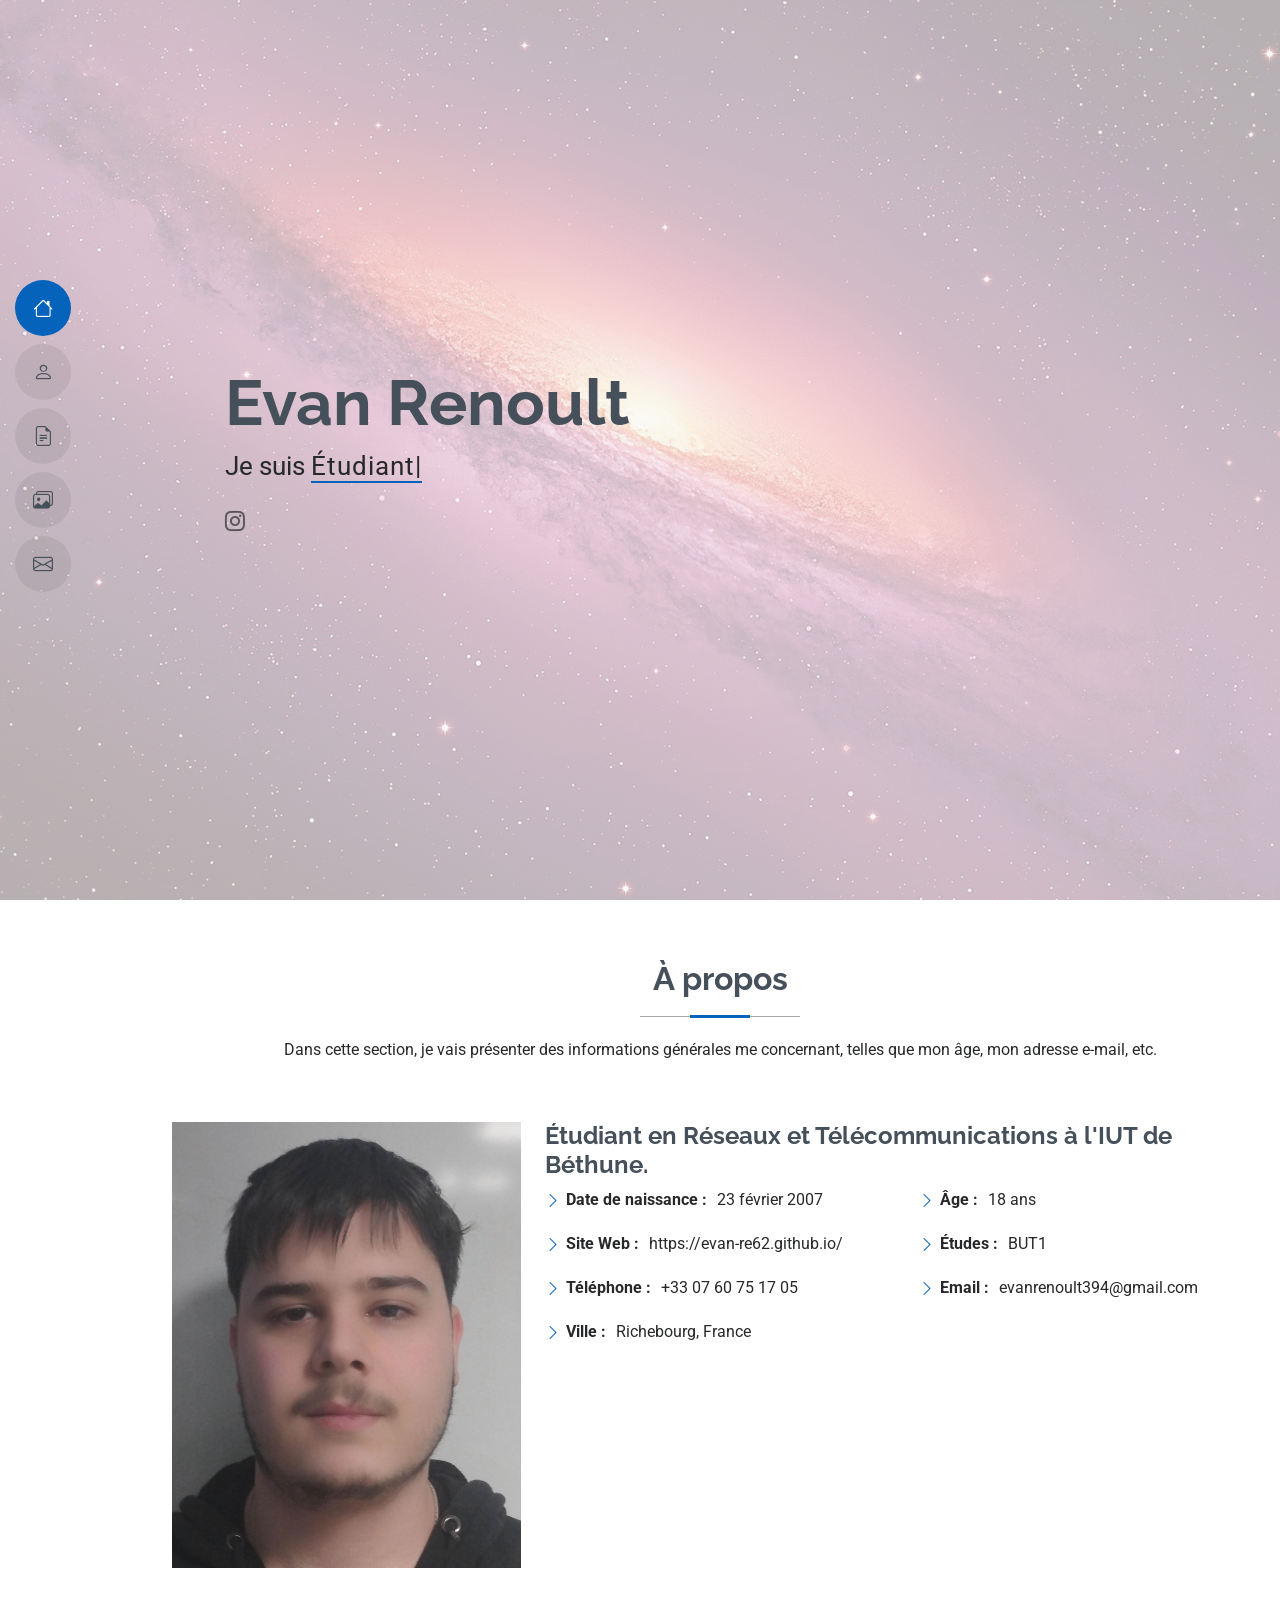
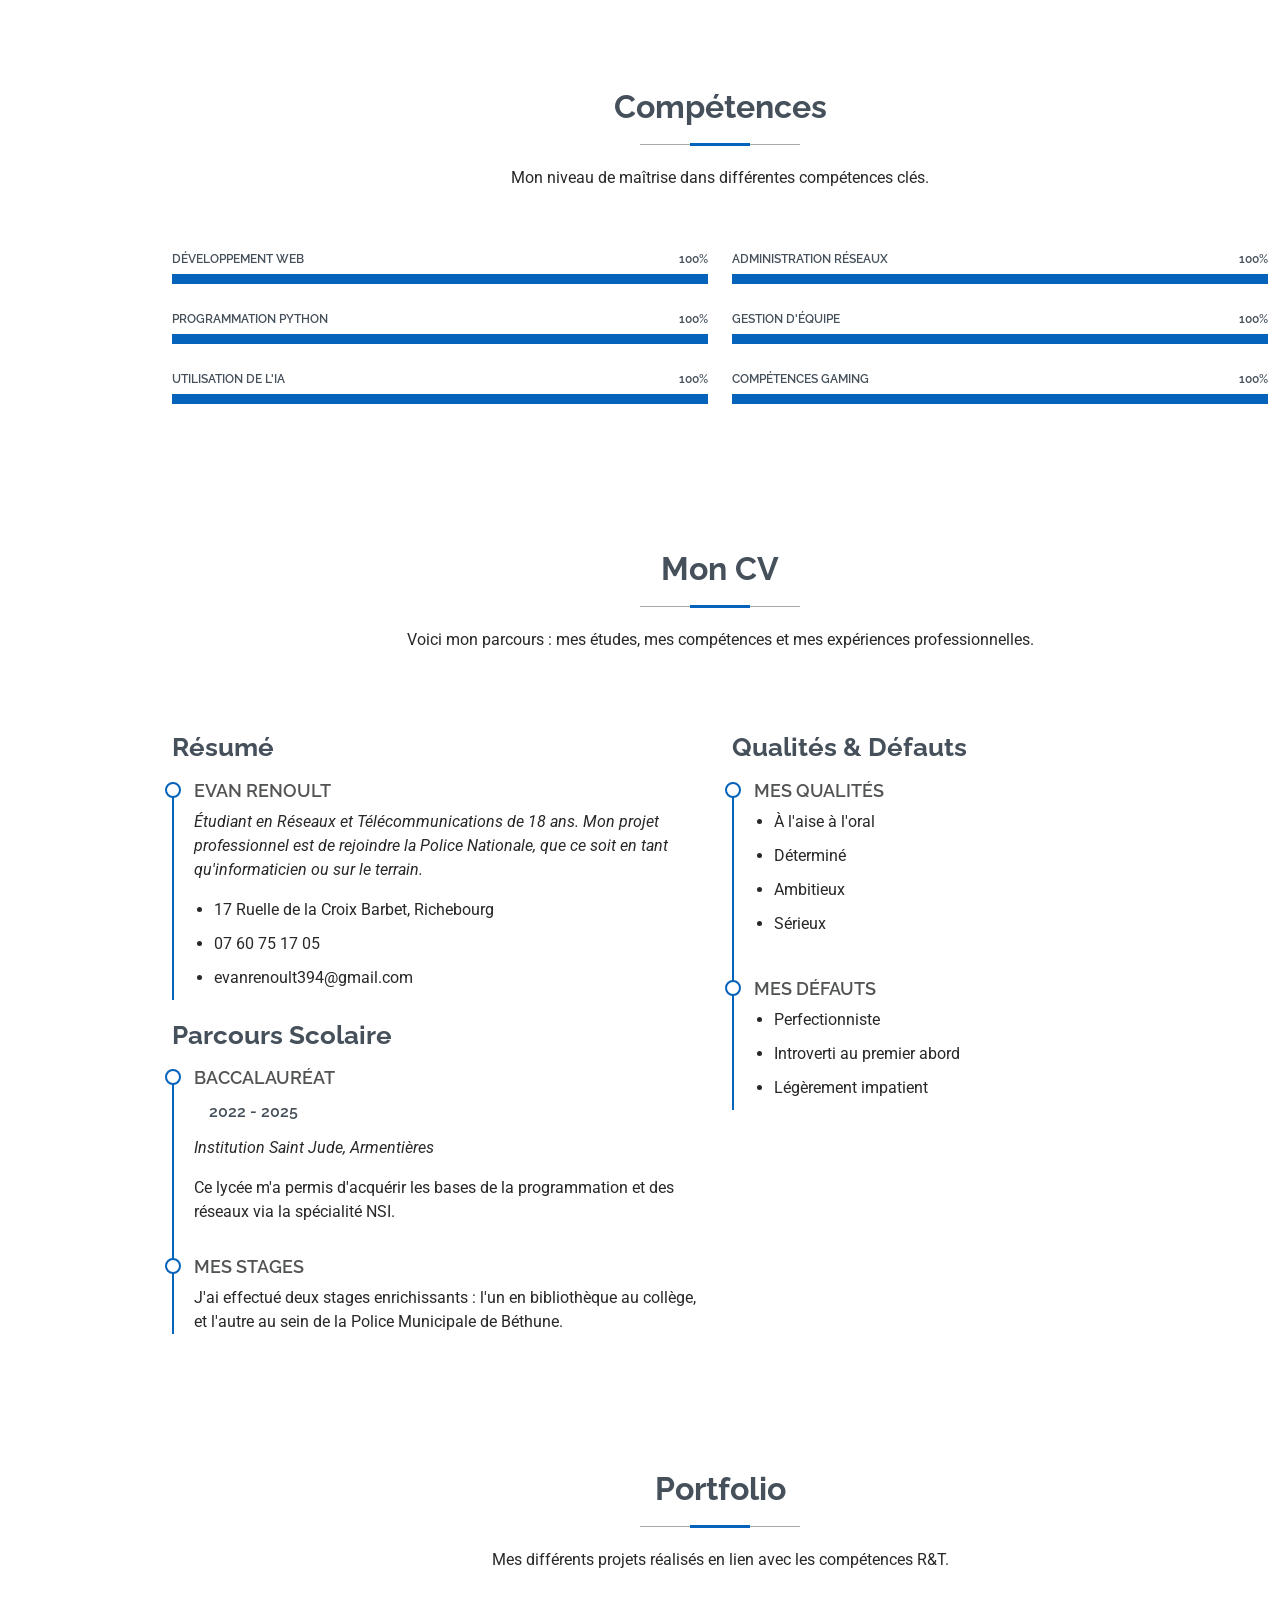
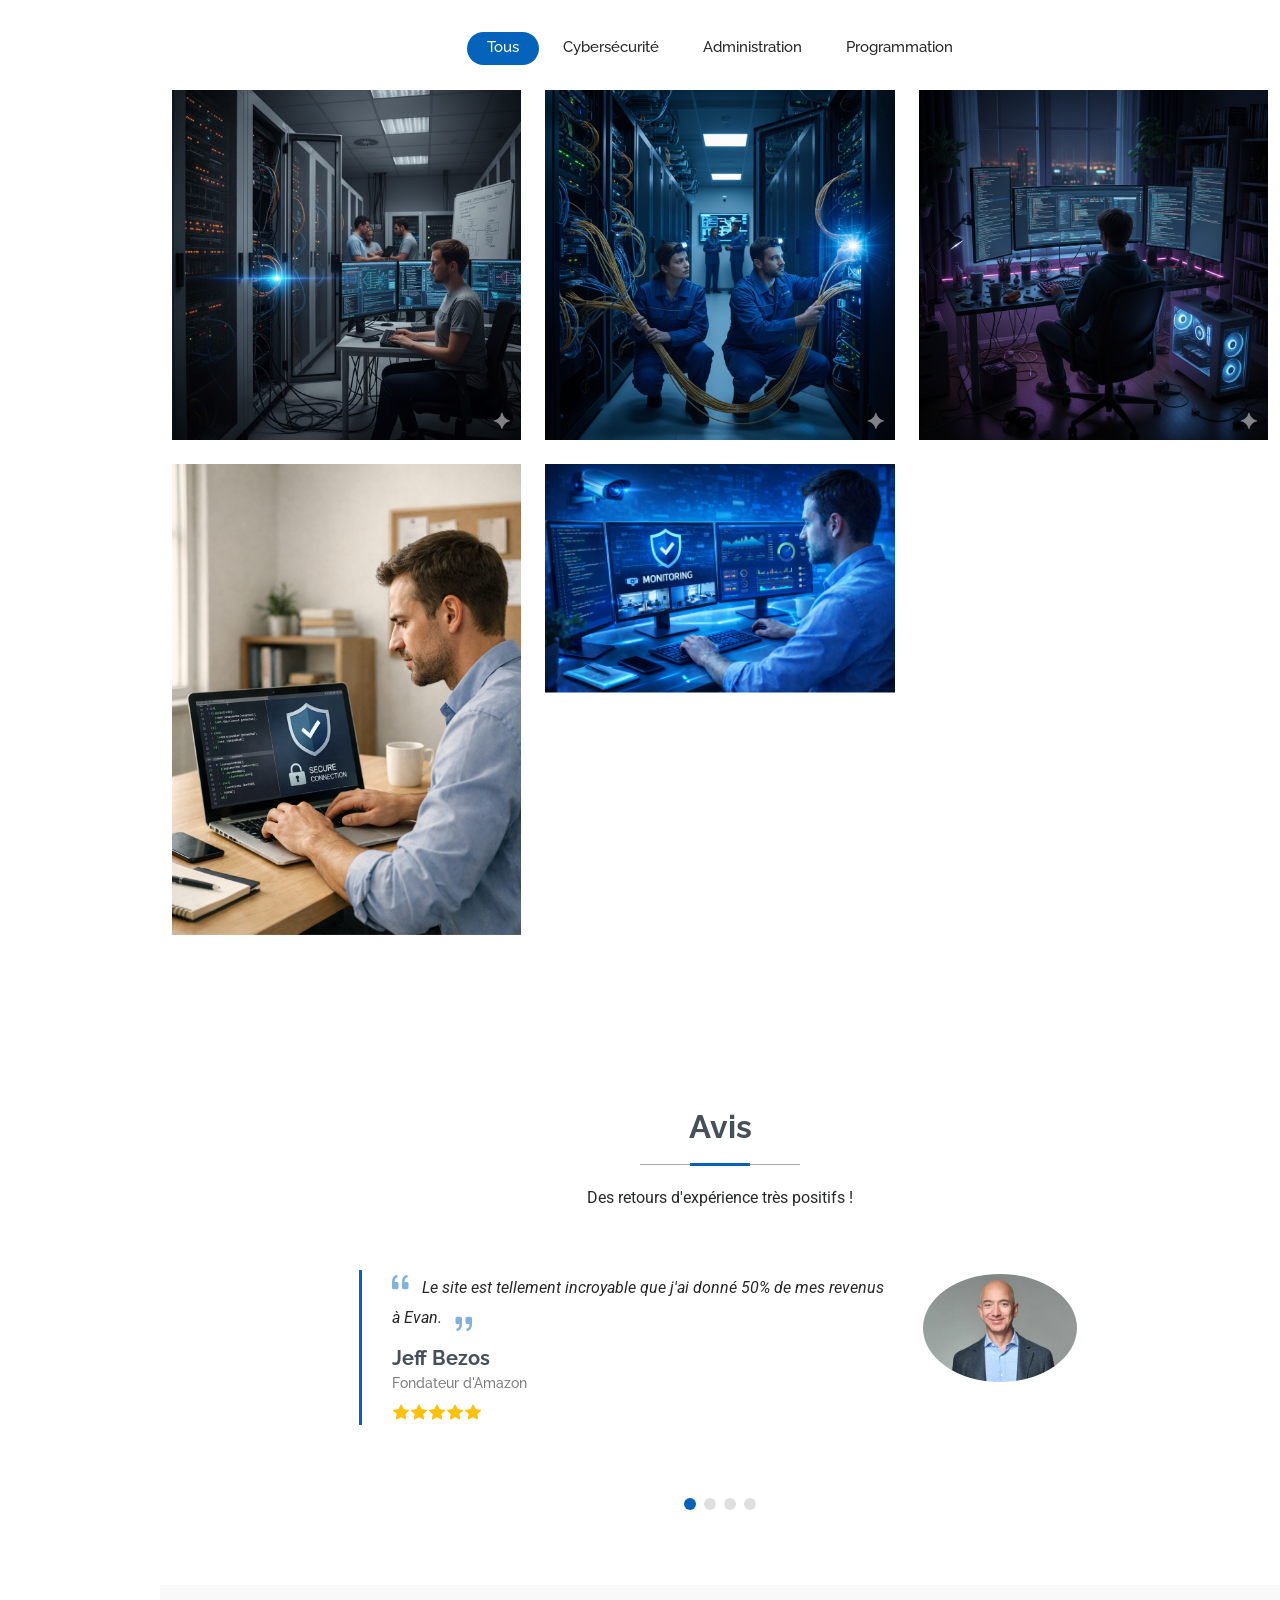
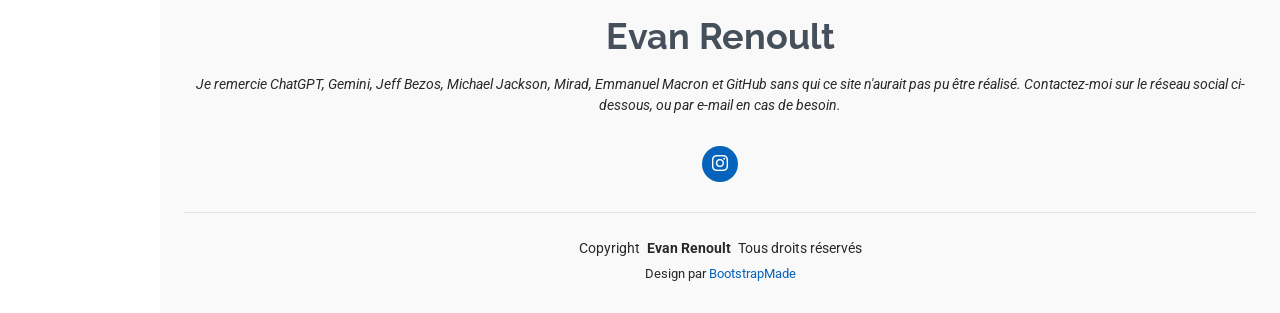
==== index.html @ 35e84b23 "Dernière maj" ====
<!DOCTYPE html>
<html lang="fr">

<head>
  <meta charset="utf-8">
  <meta content="width=device-width, initial-scale=1.0" name="viewport">
  <title>Mon CV - Evan Renoult</title>
  <meta content="" name="description">
  <meta content="" name="keywords">

  <link href="assets/img/favicon.png" rel="icon">
  <link href="assets/img/apple-touch-icon.png" rel="apple-touch-icon">

  <link href="https://fonts.googleapis.com" rel="preconnect">
  <link href="https://fonts.gstatic.com" rel="preconnect" crossorigin>
  <link href="https://fonts.googleapis.com/css2?family=Roboto:ital,wght@0,100;0,300;0,400;0,500;0,700;0,900;1,100;1,300;1,400;1,500;1,700;1,900&family=Poppins:ital,wght@0,100;0,200;0,300;0,400;0,500;0,600;0,700;0,800;0,900;1,100;1,200;1,300;1,400;1,500;1,600;1,700;1,800;1,900&family=Raleway:ital,wght@0,100;0,200;0,300;0,400;0,500;0,600;0,700;0,800;0,900;1,100;1,200;1,300;1,400;1,500;1,600;1,700;1,800;1,900&display=swap" rel="stylesheet">

  <link href="assets/vendor/bootstrap/css/bootstrap.min.css" rel="stylesheet">
  <link href="assets/vendor/bootstrap-icons/bootstrap-icons.css" rel="stylesheet">
  <link href="assets/vendor/aos/aos.css" rel="stylesheet">
  <link href="assets/vendor/glightbox/css/glightbox.min.css" rel="stylesheet">
  <link href="assets/vendor/swiper/swiper-bundle.min.css" rel="stylesheet">

  <link href="assets/css/main.css" rel="stylesheet">

  </head>

<body class="index-page">

  <header id="header" class="header d-flex flex-column justify-content-center">

    <i class="header-toggle d-xl-none bi bi-list"></i>

    <nav id="navmenu" class="navmenu">
      <ul>
        <li><a href="index.html#hero" class="active"><i class="bi bi-house navicon"></i><span>Accueil</span></a></li>
        <li><a href="#about"><i class="bi bi-person navicon"></i><span>À propos</span></a></li>
        <li><a href="#resume"><i class="bi bi-file-earmark-text navicon"></i><span>CV</span></a></li>
        <li><a href="#portfolio"><i class="bi bi-images navicon"></i><span>Portfolio</span></a></li>
        <li><a href="#contact"><i class="bi bi-envelope navicon"></i><span>Contact</span></a></li>
      </ul>
    </nav>

  </header>

  <main class="main">

    <section id="hero" class="hero section light-background">

      <img src="assets/img/galaxy.jpg" alt="Image de fond galaxie">

      <div class="container" data-aos="zoom-out">
        <div class="row justify-content-center">
          <div class="col-lg-9">
            <h2>Evan Renoult</h2>
            <p>Je suis <span class="typed" data-typed-items="Étudiant, Apprenti administrateur réseaux">Étudiant</span><span class="typed-cursor typed-cursor--blink" aria-hidden="true"></span></p>
            <div class="social-links">
              <a href="https://www.instagram.com/evan_re62/" target="_blank"><i class="bi bi-instagram"></i></a>
            </div>
          </div>
        </div>
      </div>

    </section><section id="about" class="about section">

      <div class="container section-title" data-aos="fade-up">
        <h2>À propos</h2>
        <p>Dans cette section, je vais présenter des informations générales me concernant, telles que mon âge, mon adresse e-mail, etc.</p>
      </div><div class="container" data-aos="fade-up" data-aos-delay="100">

        <div class="row gy-4 justify-content-center">
          <div class="col-lg-4">
            <img src="assets/img/Moi.png" class="img-fluid" alt="Photo de Evan Renoult">
          </div>
          <div class="col-lg-8 content">
            <h2>Étudiant en Réseaux et Télécommunications à l'IUT de Béthune.</h2>
            <div class="row">
              <div class="col-lg-6">
                <ul>
                  <li><i class="bi bi-chevron-right"></i> <strong>Date de naissance :</strong> <span>23 février 2007</span></li>
                  <li><i class="bi bi-chevron-right"></i> <strong>Site Web :</strong> <span>https://evan-re62.github.io/</span></li>
                  <li><i class="bi bi-chevron-right"></i> <strong>Téléphone :</strong> <span>+33 07 60 75 17 05</span></li>
                  <li><i class="bi bi-chevron-right"></i> <strong>Ville :</strong> <span>Richebourg, France</span></li>
                </ul>
              </div>
              <div class="col-lg-6">
                <ul>
                  <li><i class="bi bi-chevron-right"></i> <strong>Âge :</strong> <span>18 ans</span></li>
                  <li><i class="bi bi-chevron-right"></i> <strong>Études :</strong> <span>BUT1</span></li>
                  <li><i class="bi bi-chevron-right"></i> <strong>Email :</strong> <span>evanrenoult394@gmail.com</span></li>
                </ul>
              </div>
            </div>
          </div>
        </div>

      </div>

    </section><section id="skills" class="skills section">

      <div class="container section-title" data-aos="fade-up">
        <h2>Compétences</h2>
        <p>Mon niveau de maîtrise dans différentes compétences clés.</p>
      </div><div class="container" data-aos="fade-up" data-aos-delay="100">

        <div class="row skills-content skills-animation">

          <div class="col-lg-6">

            <div class="progress">
              <span class="skill"><span>Développement Web</span> <i class="val">100%</i></span>
              <div class="progress-bar-wrap">
                <div class="progress-bar" role="progressbar" aria-valuenow="100" aria-valuemin="0" aria-valuemax="100"></div>
              </div>
            </div><div class="progress">
              <span class="skill"><span>Programmation Python</span> <i class="val">100%</i></span>
              <div class="progress-bar-wrap">
                <div class="progress-bar" role="progressbar" aria-valuenow="100" aria-valuemin="0" aria-valuemax="100"></div>
              </div>
            </div><div class="progress">
              <span class="skill"><span>Utilisation de l'IA</span> <i class="val">100%</i></span>
              <div class="progress-bar-wrap">
                <div class="progress-bar" role="progressbar" aria-valuenow="100" aria-valuemin="0" aria-valuemax="100"></div>
              </div>
            </div></div>

          <div class="col-lg-6">

            <div class="progress">
              <span class="skill"><span>Administration réseaux</span> <i class="val">100%</i></span>
              <div class="progress-bar-wrap">
                <div class="progress-bar" role="progressbar" aria-valuenow="100" aria-valuemin="0" aria-valuemax="100"></div>
              </div>
            </div><div class="progress">
              <span class="skill"><span>Gestion d'équipe</span> <i class="val">100%</i></span>
              <div class="progress-bar-wrap">
                <div class="progress-bar" role="progressbar" aria-valuenow="100" aria-valuemin="0" aria-valuemax="100"></div>
              </div>
            </div><div class="progress">
              <span class="skill"><span>Compétences Gaming</span> <i class="val">100%</i></span>
              <div class="progress-bar-wrap">
                <div class="progress-bar" role="progressbar" aria-valuenow="100" aria-valuemin="0" aria-valuemax="100"></div>
              </div>
            </div></div>

        </div>

      </div>

    </section><section id="resume" class="resume section">

      <div class="container section-title" data-aos="fade-up">
        <h2>Mon CV</h2>
        <p>Voici mon parcours : mes études, mes compétences et mes expériences professionnelles.</p>
      </div><div class="container">

        <div class="row">

          <div class="col-lg-6" data-aos="fade-up" data-aos-delay="100">
            <h3 class="resume-title">Résumé</h3>

            <div class="resume-item pb-0">
              <h4>Evan Renoult</h4>
              <p><em>Étudiant en Réseaux et Télécommunications de 18 ans. Mon projet professionnel est de rejoindre la Police Nationale, que ce soit en tant qu'informaticien ou sur le terrain.</em></p>
              <ul>
                <li>17 Ruelle de la Croix Barbet, Richebourg</li>
                <li>07 60 75 17 05</li>
                <li>evanrenoult394@gmail.com</li>
              </ul>
            </div><h3 class="resume-title">Parcours Scolaire</h3>
            <div class="resume-item">
              <h4>Baccalauréat</h4>
              <h5>2022 - 2025</h5>
              <p><em>Institution Saint Jude, Armentières</em></p>
              <p>Ce lycée m'a permis d'acquérir les bases de la programmation et des réseaux via la spécialité NSI.</p>
            </div><div class="resume-item">
              <h4>Mes stages</h4>
              <p>J'ai effectué deux stages enrichissants : l'un en bibliothèque au collège, et l'autre au sein de la Police Municipale de Béthune.</p>
            </div></div>

          <div class="col-lg-6" data-aos="fade-up" data-aos-delay="200">
            <h3 class="resume-title">Qualités & Défauts</h3>
            <div class="resume-item">
              <h4>Mes qualités</h4>
              <ul>
                <li>À l'aise à l'oral</li>
                <li>Déterminé</li>
                <li>Ambitieux</li>
                <li>Sérieux</li>
              </ul>
            </div><div class="resume-item">
              <h4>Mes défauts</h4>
              <ul>
                <li>Perfectionniste</li>
                <li>Introverti au premier abord</li>
                <li>Légèrement impatient</li>
              </ul>
            </div></div>

        </div>

      </div>

    </section><section id="portfolio" class="portfolio section">

      <div class="container section-title" data-aos="fade-up">
        <h2>Portfolio</h2>
        <p>Mes différents projets réalisés en lien avec les compétences R&T.</p>
      </div><div class="container">

        <div class="isotope-layout" data-default-filter="*" data-layout="masonry" data-sort="original-order">

          <ul class="portfolio-filters isotope-filters" data-aos="fade-up" data-aos-delay="100">
            <li data-filter="*" class="filter-active">Tous</li>
            <li data-filter=".filter-app">Cybersécurité</li>
            <li data-filter=".filter-product">Administration</li>
            <li data-filter=".filter-branding">Programmation</li>
          </ul><div class="row gy-4 isotope-container" data-aos="fade-up" data-aos-delay="200">

            <div class="col-lg-4 col-md-6 portfolio-item isotope-item filter-product">
              <img src="assets/img/masonry-portfolio/Administrer.png" class="img-fluid" alt="">
              <div class="portfolio-info">
                <h4>Administrer</h4>
                <a href="assets/img/masonry-portfolio/Administrer.png" title="Administrer" data-gallery="portfolio-gallery-card" class="glightbox preview-link"><i class="bi bi-zoom-in"></i></a>
                <a href="https://github.com/evan-re62/sae12.github.io" title="Plus de détails" target="_blank" class="details-link"><i class="bi bi-link-45deg"></i></a>
              </div>
            </div><div class="col-lg-4 col-md-6 portfolio-item isotope-item filter-product">
              <img src="assets/img/masonry-portfolio/Connecter.png" class="img-fluid" alt="">
              <div class="portfolio-info">
                <h4>Connecter</h4>
                <a href="assets/img/masonry-portfolio/Connecter.png" title="Connecter" data-gallery="portfolio-gallery-card" class="glightbox preview-link"><i class="bi bi-zoom-in"></i></a>
                <a href="https://github.com/evan-re62/sae12.github.io" title="Plus de détails" class="details-link"><i class="bi bi-link-45deg"></i></a>
              </div>
            </div><div class="col-lg-4 col-md-6 portfolio-item isotope-item filter-branding">
              <img src="assets/img/masonry-portfolio/Programmer.png" class="img-fluid" alt="">
              <div class="portfolio-info">
                <h4>Programmer</h4>
                <a href="assets/img/masonry-portfolio/Programmer.png" title="Programmer" data-gallery="portfolio-gallery-branding" class="glightbox preview-link"><i class="bi bi-zoom-in"></i></a>
                <a href="https://github.com/evan-re62/codes-python.github.io" title="Plus de détails" target="_blank" class="details-link"><i class="bi bi-link-45deg"></i></a>
              </div>
            </div><div class="col-lg-4 col-md-6 portfolio-item isotope-item filter-app">
              <img src="assets/img/masonry-portfolio/Sécuriser.png" class="img-fluid" alt="">
              <div class="portfolio-info">
                <h4>Sécuriser</h4>
                <a href="assets/img/masonry-portfolio/Sécuriser.png" title="Sécuriser" data-gallery="portfolio-gallery-app" class="glightbox preview-link"><i class="bi bi-zoom-in"></i></a>
                <a href="https://secnumacademie.gouv.fr/" title="Plus de détails" target="_blank" class="details-link"><i class="bi bi-link-45deg"></i></a>
              </div>
            </div><div class="col-lg-4 col-md-6 portfolio-item isotope-item filter-app">
              <img src="assets/img/masonry-portfolio/Surveiller.png" class="img-fluid" alt="">
              <div class="portfolio-info">
                <h4>Surveiller</h4>
                <a href="assets/img/masonry-portfolio/Surveiller.png" title="Surveiller" data-gallery="portfolio-gallery-app" class="glightbox preview-link"><i class="bi bi-zoom-in"></i></a>
                <a href="https://secnumacademie.gouv.fr/" title="Plus de détails" target="_blank" class="details-link"><i class="bi bi-link-45deg"></i></a>
              </div>
            </div></div></div>

      </div>

    </section><section id="testimonials" class="testimonials section">

      <div class="container section-title" data-aos="fade-up">
        <h2>Avis</h2>
        <p>Des retours d'expérience très positifs !</p>
      </div><div class="container" data-aos="fade-up" data-aos-delay="100">

        <div class="swiper init-swiper">
          <script type="application/json" class="swiper-config">
            {
              "loop": true,
              "speed": 600,
              "autoplay": {
                "delay": 5000
              },
              "slidesPerView": "auto",
              "pagination": {
                "el": ".swiper-pagination",
                "type": "bullets",
                "clickable": true
              }
            }
          </script>
          <div class="swiper-wrapper">

            <div class="swiper-slide">
              <div class="testimonial-item">
                <div class="row gy-4 justify-content-center">
                  <div class="col-lg-6">
                    <div class="testimonial-content">
                      <p>
                        <i class="bi bi-quote quote-icon-left"></i>
                        <span>Le site est tellement incroyable que j'ai donné 50% de mes revenus à Evan.</span>
                        <i class="bi bi-quote quote-icon-right"></i>
                      </p>
                      <h3>Jeff Bezos</h3>
                      <h4>Fondateur d'Amazon</h4>
                      <div class="stars">
                        <i class="bi bi-star-fill"></i><i class="bi bi-star-fill"></i><i class="bi bi-star-fill"></i><i class="bi bi-star-fill"></i><i class="bi bi-star-fill"></i>
                      </div>
                    </div>
                  </div>
                  <div class="col-lg-2 text-center">
                    <img src="assets/img/testimonials/Jeff.png" class="img-fluid testimonial-img" alt="">
                  </div>
                </div>
              </div>
            </div><div class="swiper-slide">
              <div class="testimonial-item">
                <div class="row gy-4 justify-content-center">
                  <div class="col-lg-6">
                    <div class="testimonial-content">
                      <p>
                        <i class="bi bi-quote quote-icon-left"></i>
                        <span>Hee Hee !</span>
                        <i class="bi bi-quote quote-icon-right"></i>
                      </p>
                      <h3>Michael Jackson</h3>
                      <h4>Artiste</h4>
                      <div class="stars">
                        <i class="bi bi-star-fill"></i><i class="bi bi-star-fill"></i><i class="bi bi-star-fill"></i><i class="bi bi-star-fill"></i><i class="bi bi-star-fill"></i>
                      </div>
                    </div>
                  </div>
                  <div class="col-lg-2 text-center">
                    <img src="assets/img/testimonials/Micheal.png" class="img-fluid testimonial-img" alt="">
                  </div>
                </div>
              </div>
            </div><div class="swiper-slide">
              <div class="testimonial-item">
                <div class="row gy-4 justify-content-center">
                  <div class="col-lg-6">
                    <div class="testimonial-content">
                      <p>
                        <i class="bi bi-quote quote-icon-left"></i>
                        <span>Ce site est une pure masterclass, je n'ai jamais vu quelque chose d'aussi magnifique de toute ma vie.</span>
                        <i class="bi bi-quote quote-icon-right"></i>
                      </p>
                      <h3>Andriamirado Nambini Jaoferson</h3>
                      <h4>Étudiant</h4>
                      <div class="stars">
                        <i class="bi bi-star-fill"></i><i class="bi bi-star-fill"></i><i class="bi bi-star-fill"></i><i class="bi bi-star-fill"></i><i class="bi bi-star-fill"></i>
                      </div>
                    </div>
                  </div>
                  <div class="col-lg-2 text-center">
                    <img src="assets/img/testimonials/Mirad.png" class="img-fluid testimonial-img" alt="">
                  </div>
                </div>
              </div>
            </div><div class="swiper-slide">
              <div class="testimonial-item">
                <div class="row gy-4 justify-content-center">
                  <div class="col-lg-6">
                    <div class="testimonial-content">
                      <p>
                        <i class="bi bi-quote quote-icon-left"></i>
                        <span>Le site est si bien construit que j'ai baissé l'âge de la retraite à 55 ans !</span>
                        <i class="bi bi-quote quote-icon-right"></i>
                      </p>
                      <h3>Emmanuel Macron</h3>
                      <h4>Président</h4>
                      <div class="stars">
                        <i class="bi bi-star-fill"></i><i class="bi bi-star-fill"></i><i class="bi bi-star-fill"></i><i class="bi bi-star-fill"></i><i class="bi bi-star-fill"></i>
                      </div>
                    </div>
                  </div>
                  <div class="col-lg-2 text-center">
                    <img src="assets/img/testimonials/Manu.png" class="img-fluid testimonial-img" alt="">
                  </div>
                </div>
              </div>
            </div></div>
          <div class="swiper-pagination"></div>
        </div>

      </div>

    </section><footer id="footer" class="footer position-relative light-background">
    <div class="container">
      <h3 class="sitename">Evan Renoult</h3>
      <p>Je remercie ChatGPT, Gemini, Jeff Bezos, Michael Jackson, Mirad, Emmanuel Macron et GitHub sans qui ce site n'aurait pas pu être réalisé.
        Contactez-moi sur le réseau social ci-dessous, ou par e-mail en cas de besoin.</p>
      <div class="social-links d-flex justify-content-center">
        <a href="https://www.instagram.com/evan_re62/" target="_blank"><i class="bi bi-instagram"></i></a>
      </div>
      <div class="container">
        <div class="copyright">
          <span>Copyright</span> <strong class="px-1 sitename">Evan Renoult</strong> <span>Tous droits réservés</span>
        </div>
        <div class="credits">
          Design par <a href="https://bootstrapmade.com/">BootstrapMade</a>
        </div>
      </div>
    </div>
  </footer>

  <a href="#" id="scroll-top" class="scroll-top d-flex align-items-center justify-content-center"><i class="bi bi-arrow-up-short"></i></a>

  <div id="preloader"></div>

  <script src="assets/vendor/bootstrap/js/bootstrap.bundle.min.js"></script>
  <script src="assets/vendor/php-email-form/validate.js"></script>
  <script src="assets/vendor/aos/aos.js"></script>
  <script src="assets/vendor/typed.js/typed.umd.js"></script>
  <script src="assets/vendor/purecounter/purecounter_vanilla.js"></script>
  <script src="assets/vendor/waypoints/noframework.waypoints.js"></script>
  <script src="assets/vendor/glightbox/js/glightbox.min.js"></script>
  <script src="assets/vendor/imagesloaded/imagesloaded.pkgd.min.js"></script>
  <script src="assets/vendor/isotope-layout/isotope.pkgd.min.js"></script>
  <script src="assets/vendor/swiper/swiper-bundle.min.js"></script>

  <script src="assets/js/main.js"></script>

</body>

</html>
---- assets/css/main.css ----
/**
* Template Name: MyResume
* Template URL: https://bootstrapmade.com/free-html-bootstrap-template-my-resume/
* Updated: Jun 29 2024 with Bootstrap v5.3.3
* Author: BootstrapMade.com
* License: https://bootstrapmade.com/license/
*/

/*--------------------------------------------------------------
# Font & Color Variables
# Help: https://bootstrapmade.com/color-system/
--------------------------------------------------------------*/
/* Fonts */
:root {
  --default-font: "Roboto",  system-ui, -apple-system, "Segoe UI", Roboto, "Helvetica Neue", Arial, "Noto Sans", "Liberation Sans", sans-serif, "Apple Color Emoji", "Segoe UI Emoji", "Segoe UI Symbol", "Noto Color Emoji";
  --heading-font: "Raleway",  sans-serif;
  --nav-font: "Poppins",  sans-serif;
}

/* Global Colors - The following color variables are used throughout the website. Updating them here will change the color scheme of the entire website */
:root { 
  --background-color: #ffffff; /* Background color for the entire website, including individual sections */
  --default-color: #272829; /* Default color used for the majority of the text content across the entire website */
  --heading-color: #45505b; /* Color for headings, subheadings and title throughout the website */
  --accent-color: #0563bb; /* Accent color that represents your brand on the website. It's used for buttons, links, and other elements that need to stand out */
  --surface-color: #ffffff; /* The surface color is used as a background of boxed elements within sections, such as cards, icon boxes, or other elements that require a visual separation from the global background. */
  --contrast-color: #ffffff; /* Contrast color for text, ensuring readability against backgrounds of accent, heading, or default colors. */
}

/* Nav Menu Colors - The following color variables are used specifically for the navigation menu. They are separate from the global colors to allow for more customization options */
:root {
  --nav-color: #45505b;  /* The default color of the main navmenu links */
  --nav-hover-color: #0563bb; /* Applied to main navmenu links when they are hovered over or active */
  --nav-mobile-background-color: #ffffff; /* Used as the background color for mobile navigation menu */
  --nav-dropdown-background-color: #ffffff; /* Used as the background color for dropdown items that appear when hovering over primary navigation items */
  --nav-dropdown-color: #212529; /* Used for navigation links of the dropdown items in the navigation menu. */
  --nav-dropdown-hover-color: #0563bb; /* Similar to --nav-hover-color, this color is applied to dropdown navigation links when they are hovered over. */
}

/* Color Presets - These classes override global colors when applied to any section or element, providing reuse of the sam color scheme. */

.light-background {
  --background-color: #f9f9f9;
  --surface-color: #ffffff;
}

.dark-background {
  --background-color: #060606;
  --default-color: #ffffff;
  --heading-color: #ffffff;
  --surface-color: #252525;
  --contrast-color: #ffffff;
}

/* Smooth scroll */
:root {
  scroll-behavior: smooth;
}

/*--------------------------------------------------------------
# General Styling & Shared Classes
--------------------------------------------------------------*/
body {
  color: var(--default-color);
  background-color: var(--background-color);
  font-family: var(--default-font);
}

a {
  color: var(--accent-color);
  text-decoration: none;
  transition: 0.3s;
}

a:hover {
  color: color-mix(in srgb, var(--accent-color), transparent 25%);
  text-decoration: none;
}

h1,
h2,
h3,
h4,
h5,
h6 {
  color: var(--heading-color);
  font-family: var(--heading-font);
}

/* PHP Email Form Messages
------------------------------*/
.php-email-form .error-message {
  display: none;
  background: #df1529;
  color: #ffffff;
  text-align: left;
  padding: 15px;
  margin-bottom: 24px;
  font-weight: 600;
}

.php-email-form .sent-message {
  display: none;
  color: #ffffff;
  background: #059652;
  text-align: center;
  padding: 15px;
  margin-bottom: 24px;
  font-weight: 600;
}

.php-email-form .loading {
  display: none;
  background: var(--surface-color);
  text-align: center;
  padding: 15px;
  margin-bottom: 24px;
}

.php-email-form .loading:before {
  content: "";
  display: inline-block;
  border-radius: 50%;
  width: 24px;
  height: 24px;
  margin: 0 10px -6px 0;
  border: 3px solid var(--accent-color);
  border-top-color: var(--surface-color);
  animation: php-email-form-loading 1s linear infinite;
}

@keyframes php-email-form-loading {
  0% {
    transform: rotate(0deg);
  }

  100% {
    transform: rotate(360deg);
  }
}

/*--------------------------------------------------------------
# Global Header
--------------------------------------------------------------*/
.header {
  color: var(--default-color);
  position: fixed;
  top: 0;
  left: 0;
  bottom: 0;
  padding: 0 15px;
  transition: all ease-in-out 0.3s;
  overflow-y: auto;
  z-index: 997;
  min-width: 200px;
}

@media (max-width: 1199px) {
  .header {
    background-color: var(--background-color);
    border-right: 1px solid color-mix(in srgb, var(--default-color), transparent 90%);
    width: 300px;
    left: -100%;
  }
}

@media (min-width: 1200px) and (max-width: 1600px) {
  .header~main {
    margin-left: 160px;
  }

  .header~main .hero {
    margin-left: -160px;
    width: 100vw;
  }
}

.header.header-show {
  left: 0;
}

.header .header-toggle {
  color: var(--contrast-color);
  background-color: var(--accent-color);
  font-size: 22px;
  display: flex;
  align-items: center;
  justify-content: center;
  width: 40px;
  height: 40px;
  border-radius: 50%;
  cursor: pointer;
  position: fixed;
  top: 15px;
  right: 15px;
  z-index: 9999;
  transition: background-color 0.3s;
}

.header .header-toggle:hover {
  color: var(--contrast-color);
  background-color: color-mix(in srgb, var(--accent-color) 90%, white 15%);
}

/*--------------------------------------------------------------
# Navigation Menu
--------------------------------------------------------------*/
.navmenu {
  padding: 0;
  z-index: 9997;
}

.navmenu ul {
  list-style: none;
  padding: 0 0 20px 0;
  margin: 0;
  width: 140px;
}

.navmenu a,
.navmenu a:focus {
  color: var(--nav-color);
  font-family: var(--nav-font);
  display: flex;
  align-items: center;
  padding: 10px 18px;
  margin-bottom: 8px;
  font-size: 15px;
  border-radius: 50px;
  background: color-mix(in srgb, var(--default-color), transparent 92%);
  height: 56px;
  width: 100%;
  overflow: hidden;
  transition: 0.3s;
}

.navmenu a i,
.navmenu a:focus i {
  font-size: 20px;
}

.navmenu a span,
.navmenu a:focus span {
  padding: 0 5px 0 7px;
}

@media (min-width: 992px) {

  .navmenu a,
  .navmenu a:focus {
    max-width: 56px;
  }

  .navmenu a span,
  .navmenu a:focus span {
    display: none;
  }
}

.navmenu a:hover,
.navmenu .active,
.navmenu .active:focus,
.navmenu li:hover>a {
  color: var(--contrast-color);
  background: var(--nav-hover-color);
}

.navmenu a:hover,
.navmenu li:hover>a {
  max-width: 100%;
  color: var(--contrast-color);
}

.navmenu a:hover span,
.navmenu li:hover>a span {
  display: block;
}

/*--------------------------------------------------------------
# Global Footer
--------------------------------------------------------------*/
.footer {
  color: var(--default-color);
  background-color: var(--background-color);
  font-size: 14px;
  text-align: center;
  padding: 30px 0;
  position: relative;
}

.footer h3 {
  font-size: 36px;
  font-weight: 700;
  position: relative;
  padding: 0;
  margin: 0 0 15px 0;
}

.footer p {
  font-size: 15;
  font-style: italic;
  padding: 0;
  margin: 0 0 30px 0;
}

.footer .social-links {
  margin: 0 0 30px 0;
}

.footer .social-links a {
  font-size: 16px;
  display: flex;
  align-items: center;
  justify-content: center;
  background: var(--accent-color);
  color: var(--contrast-color);
  line-height: 1;
  margin: 0 4px;
  border-radius: 50%;
  text-align: center;
  width: 36px;
  height: 36px;
  transition: 0.3s;
}

.footer .social-links a:hover {
  background: color-mix(in srgb, var(--accent-color), transparent 20%);
  text-decoration: none;
}

.footer .copyright {
  padding-top: 25px;
  border-top: 1px solid color-mix(in srgb, var(--default-color), transparent 90%);
}

.footer .credits {
  font-size: 13px;
  padding-top: 5px;
}

/*--------------------------------------------------------------
# Preloader
--------------------------------------------------------------*/
#preloader {
  position: fixed;
  inset: 0;
  z-index: 999999;
  overflow: hidden;
  background: var(--background-color);
  transition: all 0.6s ease-out;
}

#preloader:before {
  content: "";
  position: fixed;
  top: calc(50% - 30px);
  left: calc(50% - 30px);
  border: 6px solid #ffffff;
  border-color: var(--accent-color) transparent var(--accent-color) transparent;
  border-radius: 50%;
  width: 60px;
  height: 60px;
  animation: animate-preloader 1.5s linear infinite;
}

@keyframes animate-preloader {
  0% {
    transform: rotate(0deg);
  }

  100% {
    transform: rotate(360deg);
  }
}

/*--------------------------------------------------------------
# Scroll Top Button
--------------------------------------------------------------*/
.scroll-top {
  position: fixed;
  visibility: hidden;
  opacity: 0;
  right: 15px;
  bottom: -15px;
  z-index: 99999;
  background-color: var(--accent-color);
  width: 44px;
  height: 44px;
  border-radius: 50px;
  transition: all 0.4s;
}

.scroll-top i {
  font-size: 24px;
  color: var(--contrast-color);
  line-height: 0;
}

.scroll-top:hover {
  background-color: color-mix(in srgb, var(--accent-color), transparent 20%);
  color: var(--contrast-color);
}

.scroll-top.active {
  visibility: visible;
  opacity: 1;
  bottom: 15px;
}

/*--------------------------------------------------------------
# Disable aos animation delay on mobile devices
--------------------------------------------------------------*/
@media screen and (max-width: 768px) {
  [data-aos-delay] {
    transition-delay: 0 !important;
  }
}

/*--------------------------------------------------------------
# Global Page Titles & Breadcrumbs
--------------------------------------------------------------*/
.page-title {
  --background-color: color-mix(in srgb, var(--default-color), transparent 96%);
  color: var(--default-color);
  background-color: var(--background-color);
  padding: 20px 0;
  position: relative;
}

.page-title h1 {
  font-size: 28px;
  font-weight: 700;
  margin: 0;
}

.page-title .breadcrumbs ol {
  display: flex;
  flex-wrap: wrap;
  list-style: none;
  padding: 0 0 10px 0;
  margin: 0;
  font-size: 14px;
  font-weight: 400;
}

.page-title .breadcrumbs ol li+li {
  padding-left: 10px;
}

.page-title .breadcrumbs ol li+li::before {
  content: "/";
  display: inline-block;
  padding-right: 10px;
  color: color-mix(in srgb, var(--default-color), transparent 70%);
}

/*--------------------------------------------------------------
# Global Sections
--------------------------------------------------------------*/
section,
.section {
  color: var(--default-color);
  background-color: var(--background-color);
  padding: 60px 0;
  overflow: clip;
}

/*--------------------------------------------------------------
# Global Section Titles
--------------------------------------------------------------*/
.section-title {
  text-align: center;
  padding-bottom: 60px;
  position: relative;
}

.section-title h2 {
  font-size: 32px;
  font-weight: 700;
  margin-bottom: 20px;
  padding-bottom: 20px;
  position: relative;
}

.section-title h2:before {
  content: "";
  position: absolute;
  display: block;
  width: 160px;
  height: 1px;
  background: color-mix(in srgb, var(--default-color), transparent 60%);
  left: 0;
  right: 0;
  bottom: 1px;
  margin: auto;
}

.section-title h2::after {
  content: "";
  position: absolute;
  display: block;
  width: 60px;
  height: 3px;
  background: var(--accent-color);
  left: 0;
  right: 0;
  bottom: 0;
  margin: auto;
}

.section-title p {
  margin-bottom: 0;
}

/*--------------------------------------------------------------
# Hero Section
--------------------------------------------------------------*/
.hero {
  width: 100%;
  min-height: 100vh;
  position: relative;
  padding: 80px 0;
  display: flex;
  align-items: center;
  justify-content: center;
}

.hero img {
  position: absolute;
  inset: 0;
  display: block;
  width: 100%;
  height: 100%;
  object-fit: cover;
  z-index: 1;
}

.hero:before {
  content: "";
  background: color-mix(in srgb, var(--background-color), transparent 30%);
  position: absolute;
  inset: 0;
  z-index: 2;
}

.hero .container {
  position: relative;
  z-index: 3;
}

.hero h2 {
  margin: 0;
  font-size: 64px;
  font-weight: 700;
}

.hero p {
  margin: 5px 0 0 0;
  font-size: 26px;
}

.hero p span {
  letter-spacing: 1px;
  border-bottom: 2px solid var(--accent-color);
}

.hero .social-links {
  margin-top: 25px;
}

.hero .social-links a {
  font-size: 20px;
  display: inline-block;
  color: color-mix(in srgb, var(--default-color), transparent 30%);
  line-height: 1;
  margin-right: 20px;
  transition: 0.3s;
}

.hero .social-links a:hover {
  color: var(--accent-color);
}

@media (max-width: 768px) {
  .hero h2 {
    font-size: 32px;
  }

  .hero p {
    font-size: 20px;
  }
}

/*--------------------------------------------------------------
# About Section
--------------------------------------------------------------*/
.about .content h2 {
  font-weight: 700;
  font-size: 24px;
}

.about .content ul {
  list-style: none;
  padding: 0;
}

.about .content ul li {
  margin-bottom: 20px;
  display: flex;
  align-items: center;
}

.about .content ul strong {
  margin-right: 10px;
}

.about .content ul i {
  font-size: 16px;
  margin-right: 5px;
  color: var(--accent-color);
  line-height: 0;
}

/*--------------------------------------------------------------
# Stats Section
--------------------------------------------------------------*/
.stats i {
  background-color: var(--accent-color);
  color: var(--contrast-color);
  width: 54px;
  height: 54px;
  font-size: 24px;
  border-radius: 50px;
  display: inline-flex;
  align-items: center;
  justify-content: center;
  position: relative;
  z-index: 1;
}

.stats .stats-item {
  margin-top: 10px;
  width: 100%;
  position: relative;
  text-align: center;
  z-index: 0;
}

.stats .stats-item span {
  font-size: 36px;
  display: block;
  font-weight: 700;
  color: color-mix(in srgb, var(--default-color), transparent 20%);
}

.stats .stats-item p {
  padding: 0;
  margin: 0;
  color: color-mix(in srgb, var(--default-color), transparent 50%);
  font-size: 16px;
}

/*--------------------------------------------------------------
# Skills Section
--------------------------------------------------------------*/
.skills .progress {
  height: 60px;
  display: block;
  background: none;
  border-radius: 0;
}

.skills .progress .skill {
  color: var(--heading-color);
  padding: 0;
  margin: 0 0 6px 0;
  text-transform: uppercase;
  display: block;
  font-weight: 600;
  font-family: var(--heading-font);
}

.skills .progress .skill .val {
  float: right;
  font-style: normal;
}

.skills .progress-bar-wrap {
  background: color-mix(in srgb, var(--default-color), transparent 90%);
  height: 10px;
}

.skills .progress-bar {
  width: 1px;
  height: 10px;
  transition: 0.9s;
  background-color: var(--accent-color);
}

/*--------------------------------------------------------------
# Resume Section
--------------------------------------------------------------*/
.resume .resume-title {
  color: var(--heading-color);
  font-size: 26px;
  font-weight: 700;
  margin-top: 20px;
  margin-bottom: 20px;
}

.resume .resume-item {
  padding: 0 0 20px 20px;
  margin-top: -2px;
  border-left: 2px solid var(--accent-color);
  position: relative;
}

.resume .resume-item h4 {
  line-height: 18px;
  font-size: 18px;
  font-weight: 600;
  text-transform: uppercase;
  color: color-mix(in srgb, var(--default-color), transparent 20%);
  margin-bottom: 10px;
}

.resume .resume-item h5 {
  font-size: 16px;
  padding: 5px 15px;
  display: inline-block;
  font-weight: 600;
  margin-bottom: 10px;
}

.resume .resume-item ul {
  padding-left: 20px;
}

.resume .resume-item ul li {
  padding-bottom: 10px;
}

.resume .resume-item:last-child {
  padding-bottom: 0;
}

.resume .resume-item::before {
  content: "";
  position: absolute;
  width: 16px;
  height: 16px;
  border-radius: 50px;
  left: -9px;
  top: 0;
  background: var(--background-color);
  border: 2px solid var(--accent-color);
}

/*--------------------------------------------------------------
# Portfolio Section
--------------------------------------------------------------*/
.portfolio .portfolio-filters {
  padding: 0;
  margin: 0 auto 20px auto;
  list-style: none;
  text-align: center;
}

.portfolio .portfolio-filters li {
  cursor: pointer;
  display: inline-block;
  padding: 8px 20px 10px 20px;
  margin: 0;
  font-size: 15px;
  font-weight: 500;
  line-height: 1;
  margin-bottom: 5px;
  border-radius: 50px;
  transition: all 0.3s ease-in-out;
  font-family: var(--heading-font);
}

.portfolio .portfolio-filters li:hover,
.portfolio .portfolio-filters li.filter-active {
  color: var(--contrast-color);
  background-color: var(--accent-color);
}

.portfolio .portfolio-filters li:first-child {
  margin-left: 0;
}

.portfolio .portfolio-filters li:last-child {
  margin-right: 0;
}

@media (max-width: 575px) {
  .portfolio .portfolio-filters li {
    font-size: 14px;
    margin: 0 0 10px 0;
  }
}

.portfolio .portfolio-item {
  position: relative;
  overflow: hidden;
}

.portfolio .portfolio-item .portfolio-info {
  opacity: 0;
  position: absolute;
  left: 12px;
  right: 12px;
  bottom: -100%;
  z-index: 3;
  transition: all ease-in-out 0.5s;
  background: color-mix(in srgb, var(--background-color), transparent 10%);
  padding: 15px;
}

.portfolio .portfolio-item .portfolio-info h4 {
  font-size: 18px;
  font-weight: 600;
  padding-right: 50px;
}

.portfolio .portfolio-item .portfolio-info p {
  color: color-mix(in srgb, var(--default-color), transparent 30%);
  font-size: 14px;
  margin-bottom: 0;
  padding-right: 50px;
}

.portfolio .portfolio-item .portfolio-info .preview-link,
.portfolio .portfolio-item .portfolio-info .details-link {
  position: absolute;
  right: 50px;
  font-size: 24px;
  top: calc(50% - 14px);
  color: color-mix(in srgb, var(--default-color), transparent 30%);
  transition: 0.3s;
  line-height: 0;
}

.portfolio .portfolio-item .portfolio-info .preview-link:hover,
.portfolio .portfolio-item .portfolio-info .details-link:hover {
  color: var(--accent-color);
}

.portfolio .portfolio-item .portfolio-info .details-link {
  right: 14px;
  font-size: 28px;
}

.portfolio .portfolio-item:hover .portfolio-info {
  opacity: 1;
  bottom: 0;
}

/*--------------------------------------------------------------
# Services Section
--------------------------------------------------------------*/
.services .service-item {
  background-color: var(--surface-color);
  box-shadow: 0px 5px 90px 0px rgba(0, 0, 0, 0.1);
  height: 100%;
  padding: 60px 30px;
  text-align: center;
  transition: 0.3s;
  border-radius: 5px;
}

.services .service-item .icon {
  margin: 0 auto;
  width: 100px;
  height: 100px;
  display: flex;
  align-items: center;
  justify-content: center;
  transition: ease-in-out 0.3s;
  position: relative;
}

.services .service-item .icon i {
  font-size: 36px;
  transition: 0.5s;
  position: relative;
}

.services .service-item .icon svg {
  position: absolute;
  top: 0;
  left: 0;
}

.services .service-item .icon svg path {
  transition: 0.5s;
  fill: color-mix(in srgb, var(--default-color), transparent 95%);
}

.services .service-item h3 {
  font-weight: 700;
  margin: 10px 0 15px 0;
  font-size: 22px;
}

.services .service-item p {
  line-height: 24px;
  font-size: 14px;
  margin-bottom: 0;
}

.services .service-item:hover {
  box-shadow: 0px 5px 35px 0px rgba(0, 0, 0, 0.1);
}

.services .service-item.item-cyan i {
  color: #0dcaf0;
}

.services .service-item.item-cyan:hover .icon i {
  color: #fff;
}

.services .service-item.item-cyan:hover .icon path {
  fill: #0dcaf0;
}

.services .service-item.item-orange i {
  color: #fd7e14;
}

.services .service-item.item-orange:hover .icon i {
  color: #fff;
}

.services .service-item.item-orange:hover .icon path {
  fill: #fd7e14;
}

.services .service-item.item-teal i {
  color: #20c997;
}

.services .service-item.item-teal:hover .icon i {
  color: #fff;
}

.services .service-item.item-teal:hover .icon path {
  fill: #20c997;
}

.services .service-item.item-red i {
  color: #df1529;
}

.services .service-item.item-red:hover .icon i {
  color: #fff;
}

.services .service-item.item-red:hover .icon path {
  fill: #df1529;
}

.services .service-item.item-indigo i {
  color: #6610f2;
}

.services .service-item.item-indigo:hover .icon i {
  color: #fff;
}

.services .service-item.item-indigo:hover .icon path {
  fill: #6610f2;
}

.services .service-item.item-pink i {
  color: #f3268c;
}

.services .service-item.item-pink:hover .icon i {
  color: #fff;
}

.services .service-item.item-pink:hover .icon path {
  fill: #f3268c;
}

/*--------------------------------------------------------------
# Testimonials Section
--------------------------------------------------------------*/
.testimonials .testimonials-carousel,
.testimonials .testimonials-slider {
  overflow: hidden;
}

.testimonials .testimonial-item .testimonial-content {
  border-left: 3px solid var(--accent-color);
  padding-left: 30px;
}

.testimonials .testimonial-item .testimonial-img {
  border-radius: 50%;
  border: 4px solid var(--background-color);
  margin: 0 auto;
}

.testimonials .testimonial-item h3 {
  font-size: 20px;
  font-weight: bold;
  margin: 10px 0 5px 0;
}

.testimonials .testimonial-item h4 {
  font-size: 14px;
  color: color-mix(in srgb, var(--default-color), transparent 40%);
  margin: 0 0 10px 0;
}

.testimonials .testimonial-item .stars i {
  color: #ffc107;
  margin: 0 1px;
}

.testimonials .testimonial-item .quote-icon-left,
.testimonials .testimonial-item .quote-icon-right {
  color: color-mix(in srgb, var(--accent-color), transparent 50%);
  font-size: 26px;
  line-height: 0;
}

.testimonials .testimonial-item .quote-icon-left {
  display: inline-block;
  left: -5px;
  position: relative;
}

.testimonials .testimonial-item .quote-icon-right {
  display: inline-block;
  right: -5px;
  position: relative;
  top: 10px;
  transform: scale(-1, -1);
}

.testimonials .testimonial-item p {
  font-style: italic;
}

.testimonials .swiper-wrapper {
  height: auto;
}

.testimonials .swiper-pagination {
  margin-top: 30px;
  position: relative;
}

.testimonials .swiper-pagination .swiper-pagination-bullet {
  width: 12px;
  height: 12px;
  background-color: color-mix(in srgb, var(--default-color), transparent 85%);
  opacity: 1;
}

.testimonials .swiper-pagination .swiper-pagination-bullet-active {
  background-color: var(--accent-color);
}

/*--------------------------------------------------------------
# Contact Section
--------------------------------------------------------------*/
.contact .info-item+.info-item {
  margin-top: 40px;
}

.contact .info-item i {
  color: var(--accent-color);
  background: color-mix(in srgb, var(--accent-color), transparent 92%);
  font-size: 20px;
  width: 44px;
  height: 44px;
  display: flex;
  justify-content: center;
  align-items: center;
  border-radius: 50px;
  transition: all 0.3s ease-in-out;
  margin-right: 15px;
}

.contact .info-item h3 {
  padding: 0;
  font-size: 18px;
  font-weight: 700;
  margin-bottom: 5px;
}

.contact .info-item p {
  padding: 0;
  margin-bottom: 0;
  font-size: 14px;
}

.contact .info-item:hover i {
  background: var(--accent-color);
  color: var(--contrast-color);
}

.contact .php-email-form {
  height: 100%;
}

.contact .php-email-form input[type=text],
.contact .php-email-form input[type=email],
.contact .php-email-form textarea {
  font-size: 14px;
  padding: 10px 15px;
  box-shadow: none;
  border-radius: 0;
  color: var(--default-color);
  background-color: color-mix(in srgb, var(--background-color), transparent 50%);
  border-color: color-mix(in srgb, var(--default-color), transparent 80%);
}

.contact .php-email-form input[type=text]:focus,
.contact .php-email-form input[type=email]:focus,
.contact .php-email-form textarea:focus {
  border-color: var(--accent-color);
}

.contact .php-email-form input[type=text]::placeholder,
.contact .php-email-form input[type=email]::placeholder,
.contact .php-email-form textarea::placeholder {
  color: color-mix(in srgb, var(--default-color), transparent 70%);
}

.contact .php-email-form button[type=submit] {
  color: var(--contrast-color);
  background: var(--accent-color);
  border: 0;
  padding: 10px 30px;
  transition: 0.4s;
  border-radius: 50px;
}

.contact .php-email-form button[type=submit]:hover {
  background: color-mix(in srgb, var(--accent-color), transparent 25%);
}

/*--------------------------------------------------------------
# Portfolio Details Section
--------------------------------------------------------------*/
.portfolio-details .portfolio-details-slider img {
  width: 100%;
}

.portfolio-details .swiper-wrapper {
  height: auto;
}

.portfolio-details .swiper-button-prev,
.portfolio-details .swiper-button-next {
  width: 48px;
  height: 48px;
}

.portfolio-details .swiper-button-prev:after,
.portfolio-details .swiper-button-next:after {
  color: rgba(255, 255, 255, 0.8);
  background-color: rgba(0, 0, 0, 0.15);
  font-size: 24px;
  border-radius: 50%;
  width: 48px;
  height: 48px;
  display: flex;
  align-items: center;
  justify-content: center;
  transition: 0.3s;
}

.portfolio-details .swiper-button-prev:hover:after,
.portfolio-details .swiper-button-next:hover:after {
  background-color: rgba(0, 0, 0, 0.3);
}

@media (max-width: 575px) {

  .portfolio-details .swiper-button-prev,
  .portfolio-details .swiper-button-next {
    display: none;
  }
}

.portfolio-details .swiper-pagination {
  margin-top: 20px;
  position: relative;
}

.portfolio-details .swiper-pagination .swiper-pagination-bullet {
  width: 10px;
  height: 10px;
  background-color: color-mix(in srgb, var(--default-color), transparent 85%);
  opacity: 1;
}

.portfolio-details .swiper-pagination .swiper-pagination-bullet-active {
  background-color: var(--accent-color);
}

.portfolio-details .portfolio-info h3 {
  font-size: 22px;
  font-weight: 700;
  margin-bottom: 20px;
  padding-bottom: 20px;
  position: relative;
}

.portfolio-details .portfolio-info h3:after {
  content: "";
  position: absolute;
  display: block;
  width: 50px;
  height: 3px;
  background: var(--accent-color);
  left: 0;
  bottom: 0;
}

.portfolio-details .portfolio-info ul {
  list-style: none;
  padding: 0;
  font-size: 15px;
}

.portfolio-details .portfolio-info ul li {
  display: flex;
  flex-direction: column;
  padding-bottom: 15px;
}

.portfolio-details .portfolio-info ul strong {
  text-transform: uppercase;
  font-weight: 400;
  color: color-mix(in srgb, var(--default-color), transparent 50%);
  font-size: 14px;
}

.portfolio-details .portfolio-info .btn-visit {
  padding: 8px 40px;
  background: var(--accent-color);
  color: var(--contrast-color);
  border-radius: 50px;
  transition: 0.3s;
}

.portfolio-details .portfolio-info .btn-visit:hover {
  background: color-mix(in srgb, var(--accent-color), transparent 20%);
}

.portfolio-details .portfolio-description h2 {
  font-size: 26px;
  font-weight: 700;
  margin-bottom: 20px;
}

.portfolio-details .portfolio-description p {
  padding: 0;
}

.portfolio-details .portfolio-description .testimonial-item {
  padding: 30px 30px 0 30px;
  position: relative;
  background: color-mix(in srgb, var(--default-color), transparent 97%);
  margin-bottom: 50px;
}

.portfolio-details .portfolio-description .testimonial-item .testimonial-img {
  width: 90px;
  border-radius: 50px;
  border: 6px solid var(--background-color);
  float: left;
  margin: 0 10px 0 0;
}

.portfolio-details .portfolio-description .testimonial-item h3 {
  font-size: 18px;
  font-weight: bold;
  margin: 15px 0 5px 0;
  padding-top: 20px;
}

.portfolio-details .portfolio-description .testimonial-item h4 {
  font-size: 14px;
  color: #6c757d;
  margin: 0;
}

.portfolio-details .portfolio-description .testimonial-item .quote-icon-left,
.portfolio-details .portfolio-description .testimonial-item .quote-icon-right {
  color: color-mix(in srgb, var(--accent-color), transparent 50%);
  font-size: 26px;
  line-height: 0;
}

.portfolio-details .portfolio-description .testimonial-item .quote-icon-left {
  display: inline-block;
  left: -5px;
  position: relative;
}

.portfolio-details .portfolio-description .testimonial-item .quote-icon-right {
  display: inline-block;
  right: -5px;
  position: relative;
  top: 10px;
  transform: scale(-1, -1);
}

.portfolio-details .portfolio-description .testimonial-item p {
  font-style: italic;
  margin: 0 0 15px 0 0 0;
  padding: 0;
}

/*--------------------------------------------------------------
# Service Details Section
--------------------------------------------------------------*/
.service-details .service-box {
  padding: 20px;
  box-shadow: 0px 2px 20px rgba(0, 0, 0, 0.1);
}

.service-details .service-box+.service-box {
  margin-top: 30px;
}

.service-details .service-box h4 {
  font-size: 20px;
  font-weight: 700;
  border-bottom: 2px solid color-mix(in srgb, var(--default-color), transparent 92%);
  padding-bottom: 15px;
  margin-bottom: 15px;
}

.service-details .services-list a {
  color: color-mix(in srgb, var(--default-color), transparent 20%);
  background-color: color-mix(in srgb, var(--default-color), transparent 96%);
  display: flex;
  align-items: center;
  padding: 12px 15px;
  margin-top: 15px;
  transition: 0.3s;
}

.service-details .services-list a:first-child {
  margin-top: 0;
}

.service-details .services-list a i {
  font-size: 16px;
  margin-right: 8px;
  color: var(--accent-color);
}

.service-details .services-list a.active {
  color: var(--contrast-color);
  background-color: var(--accent-color);
}

.service-details .services-list a.active i {
  color: var(--contrast-color);
}

.service-details .services-list a:hover {
  background-color: color-mix(in srgb, var(--accent-color), transparent 95%);
  color: var(--accent-color);
}

.service-details .download-catalog a {
  color: var(--default-color);
  display: flex;
  align-items: center;
  padding: 10px 0;
  transition: 0.3s;
  border-top: 1px solid color-mix(in srgb, var(--default-color), transparent 90%);
}

.service-details .download-catalog a:first-child {
  border-top: 0;
  padding-top: 0;
}

.service-details .download-catalog a:last-child {
  padding-bottom: 0;
}

.service-details .download-catalog a i {
  font-size: 24px;
  margin-right: 8px;
  color: var(--accent-color);
}

.service-details .download-catalog a:hover {
  color: var(--accent-color);
}

.service-details .help-box {
  background-color: var(--accent-color);
  color: var(--contrast-color);
  margin-top: 30px;
  padding: 30px 15px;
}

.service-details .help-box .help-icon {
  font-size: 48px;
}

.service-details .help-box h4,
.service-details .help-box a {
  color: var(--contrast-color);
}

.service-details .services-img {
  margin-bottom: 20px;
}

.service-details h3 {
  font-size: 26px;
  font-weight: 700;
}

.service-details p {
  font-size: 15px;
}

.service-details ul {
  list-style: none;
  padding: 0;
  font-size: 15px;
}

.service-details ul li {
  padding: 5px 0;
  display: flex;
  align-items: center;
}

.service-details ul i {
  font-size: 20px;
  margin-right: 8px;
  color: var(--accent-color);
}

/*--------------------------------------------------------------
# Starter Section Section
--------------------------------------------------------------*/
.starter-section {
  /* Add your styles here */
}
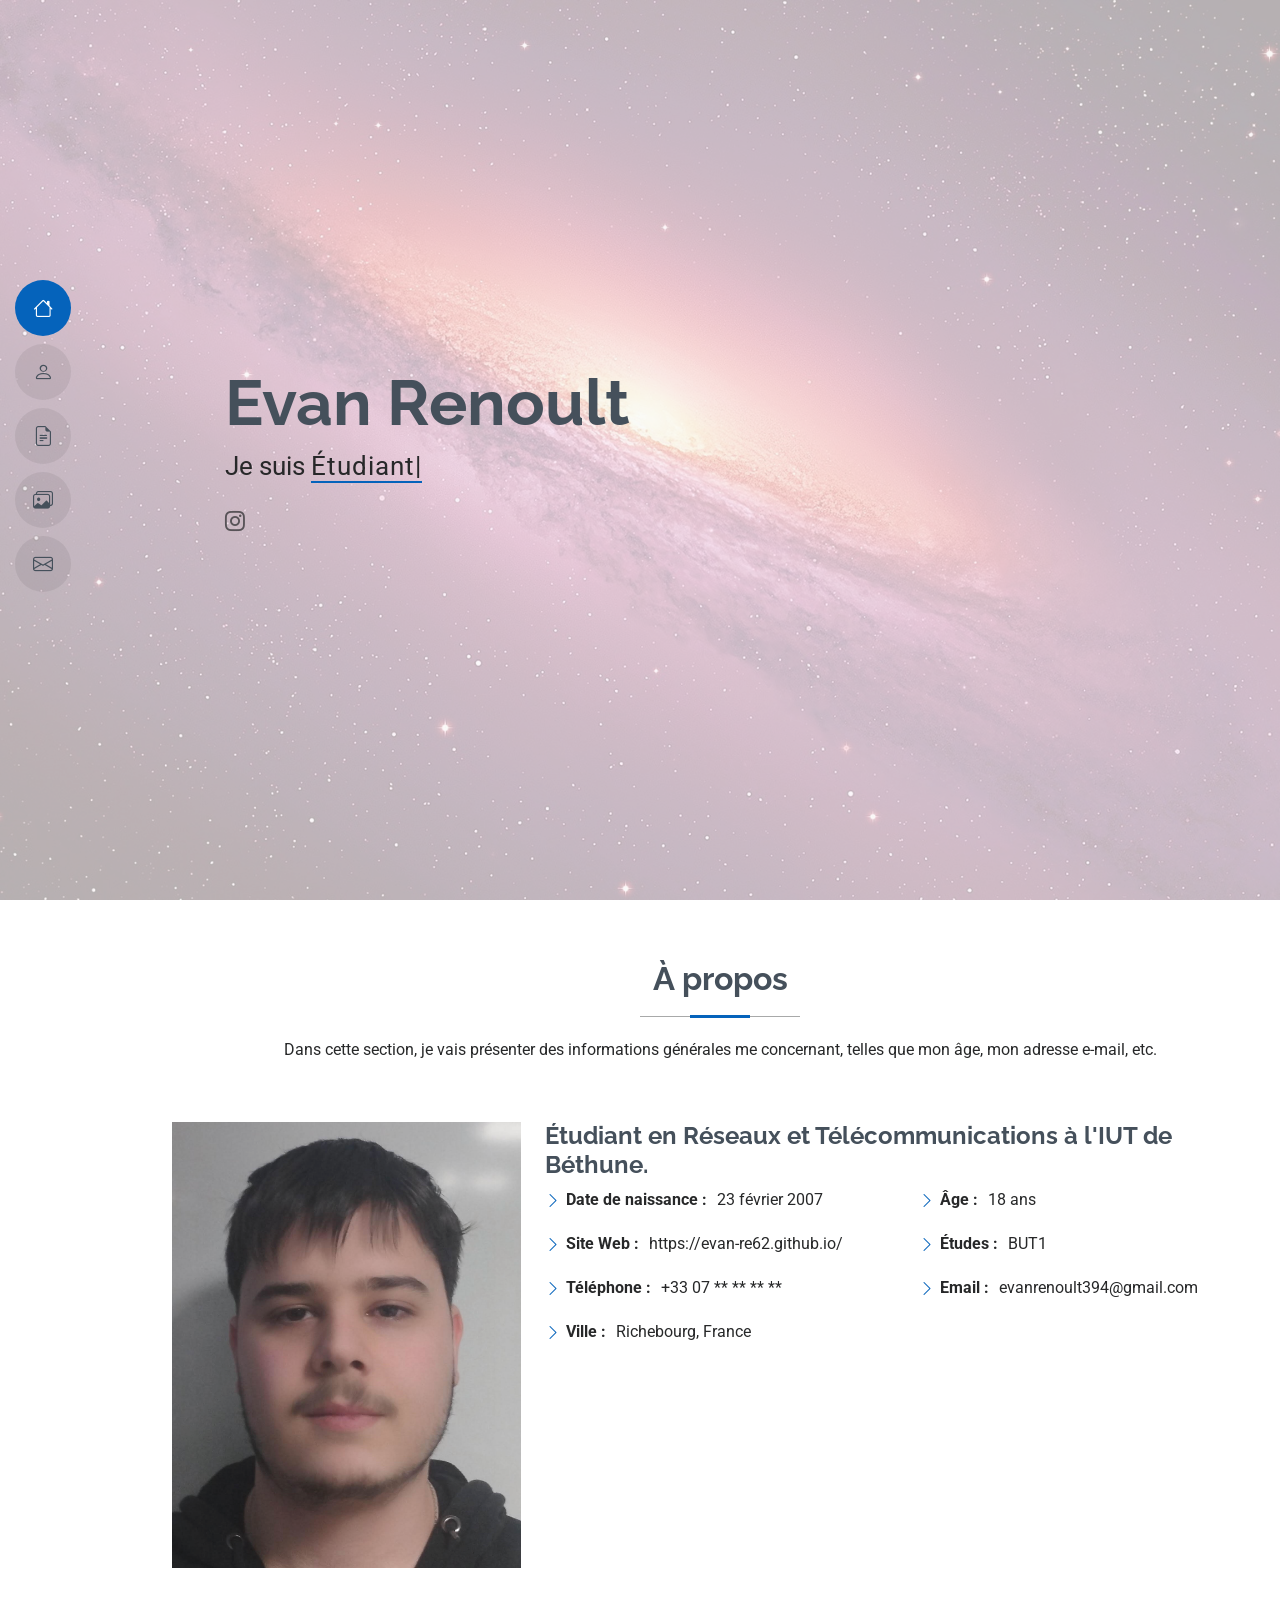
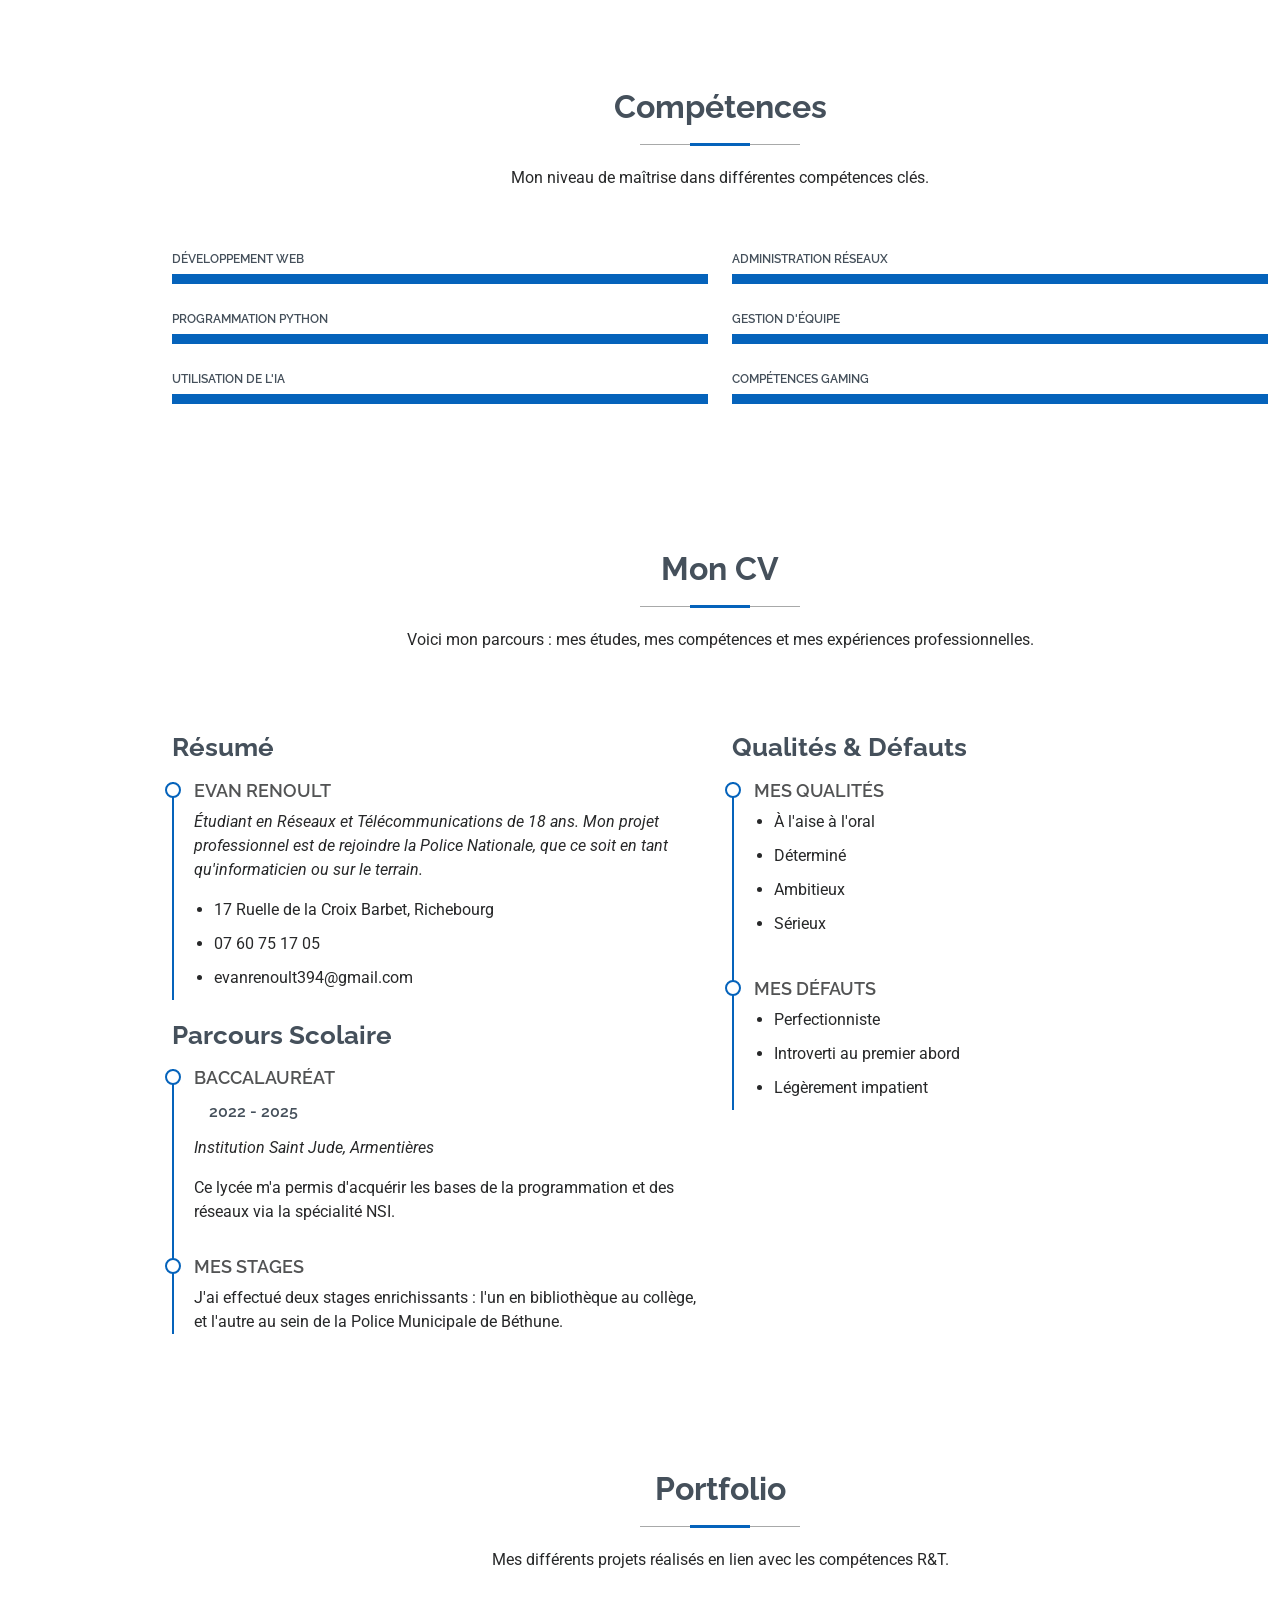
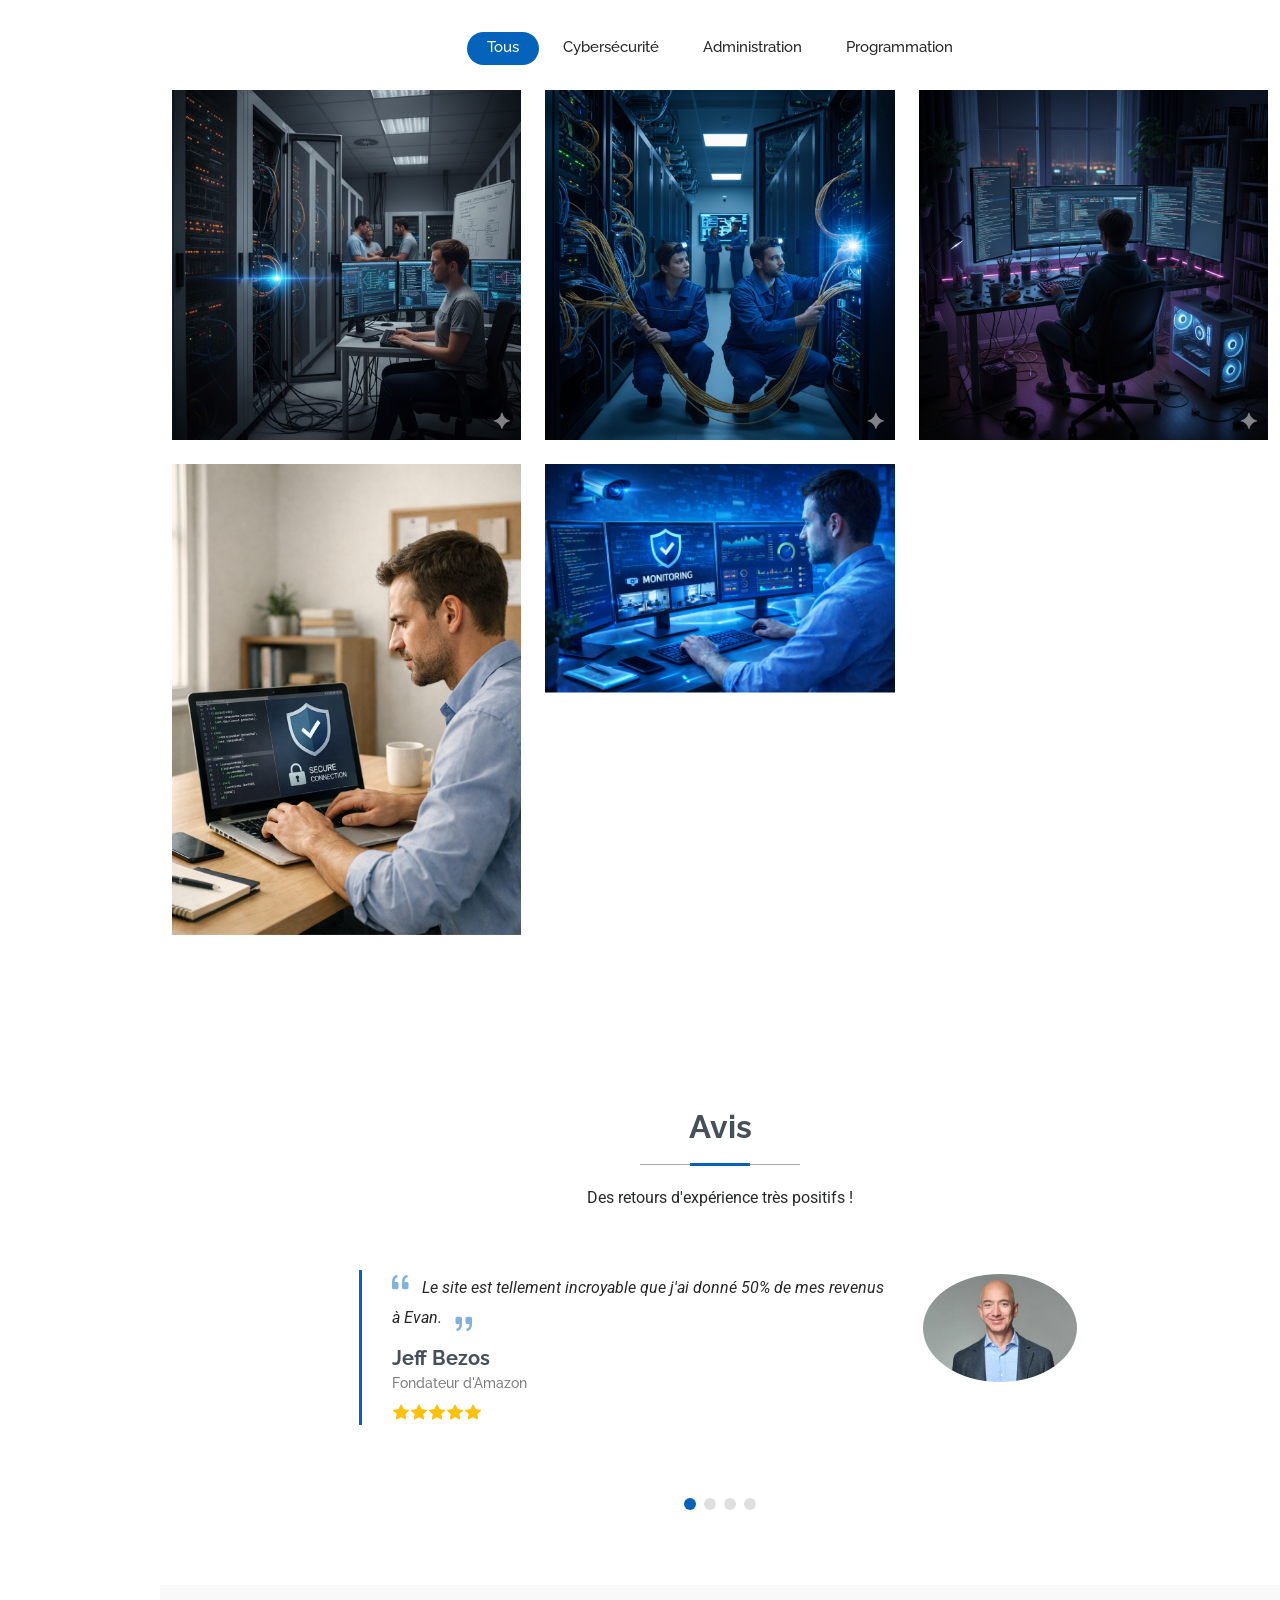
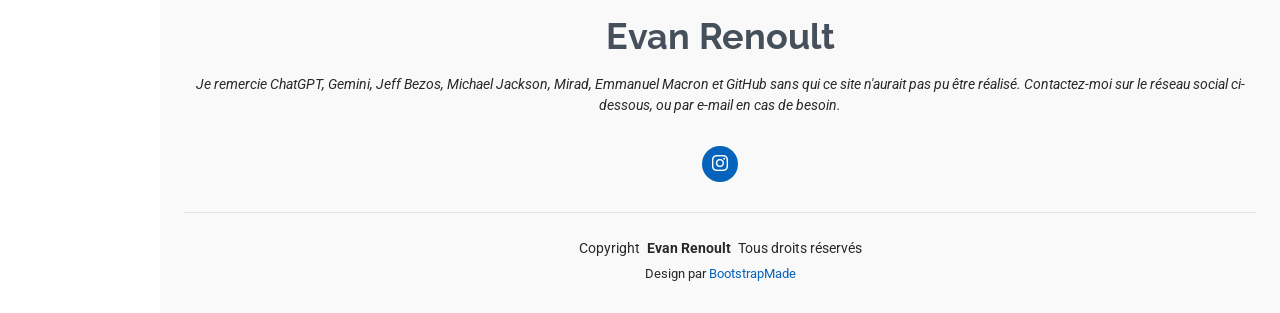
==== commit ff6199fe: "enfin finis" ====
--- a/index.html
+++ b/index.html
@@ -79,7 +79,7 @@
                 <ul>
                   <li><i class="bi bi-chevron-right"></i> <strong>Date de naissance :</strong> <span>23 février 2007</span></li>
                   <li><i class="bi bi-chevron-right"></i> <strong>Site Web :</strong> <span>https://evan-re62.github.io/</span></li>
-                  <li><i class="bi bi-chevron-right"></i> <strong>Téléphone :</strong> <span>+33 07 60 75 17 05</span></li>
+                  <li><i class="bi bi-chevron-right"></i> <strong>Téléphone :</strong> <span>+33 07 ** ** ** **</span></li>
                   <li><i class="bi bi-chevron-right"></i> <strong>Ville :</strong> <span>Richebourg, France</span></li>
                 </ul>
               </div>
@@ -108,17 +108,17 @@
           <div class="col-lg-6">
 
             <div class="progress">
-              <span class="skill"><span>Développement Web</span> <i class="val">100%</i></span>
+              <span class="skill"><span>Développement Web</span> <i class="val"></i></span>
               <div class="progress-bar-wrap">
                 <div class="progress-bar" role="progressbar" aria-valuenow="100" aria-valuemin="0" aria-valuemax="100"></div>
               </div>
             </div><div class="progress">
-              <span class="skill"><span>Programmation Python</span> <i class="val">100%</i></span>
+              <span class="skill"><span>Programmation Python</span> <i class="val"></i></span>
               <div class="progress-bar-wrap">
                 <div class="progress-bar" role="progressbar" aria-valuenow="100" aria-valuemin="0" aria-valuemax="100"></div>
               </div>
             </div><div class="progress">
-              <span class="skill"><span>Utilisation de l'IA</span> <i class="val">100%</i></span>
+              <span class="skill"><span>Utilisation de l'IA</span> <i class="val"></i></span>
               <div class="progress-bar-wrap">
                 <div class="progress-bar" role="progressbar" aria-valuenow="100" aria-valuemin="0" aria-valuemax="100"></div>
               </div>
@@ -127,17 +127,17 @@
           <div class="col-lg-6">
 
             <div class="progress">
-              <span class="skill"><span>Administration réseaux</span> <i class="val">100%</i></span>
+              <span class="skill"><span>Administration réseaux</span> <i class="val"></i></span>
               <div class="progress-bar-wrap">
                 <div class="progress-bar" role="progressbar" aria-valuenow="100" aria-valuemin="0" aria-valuemax="100"></div>
               </div>
             </div><div class="progress">
-              <span class="skill"><span>Gestion d'équipe</span> <i class="val">100%</i></span>
+              <span class="skill"><span>Gestion d'équipe</span> <i class="val"></i></span>
               <div class="progress-bar-wrap">
                 <div class="progress-bar" role="progressbar" aria-valuenow="100" aria-valuemin="0" aria-valuemax="100"></div>
               </div>
             </div><div class="progress">
-              <span class="skill"><span>Compétences Gaming</span> <i class="val">100%</i></span>
+              <span class="skill"><span>Compétences Gaming</span> <i class="val"></i></span>
               <div class="progress-bar-wrap">
                 <div class="progress-bar" role="progressbar" aria-valuenow="100" aria-valuemin="0" aria-valuemax="100"></div>
               </div>
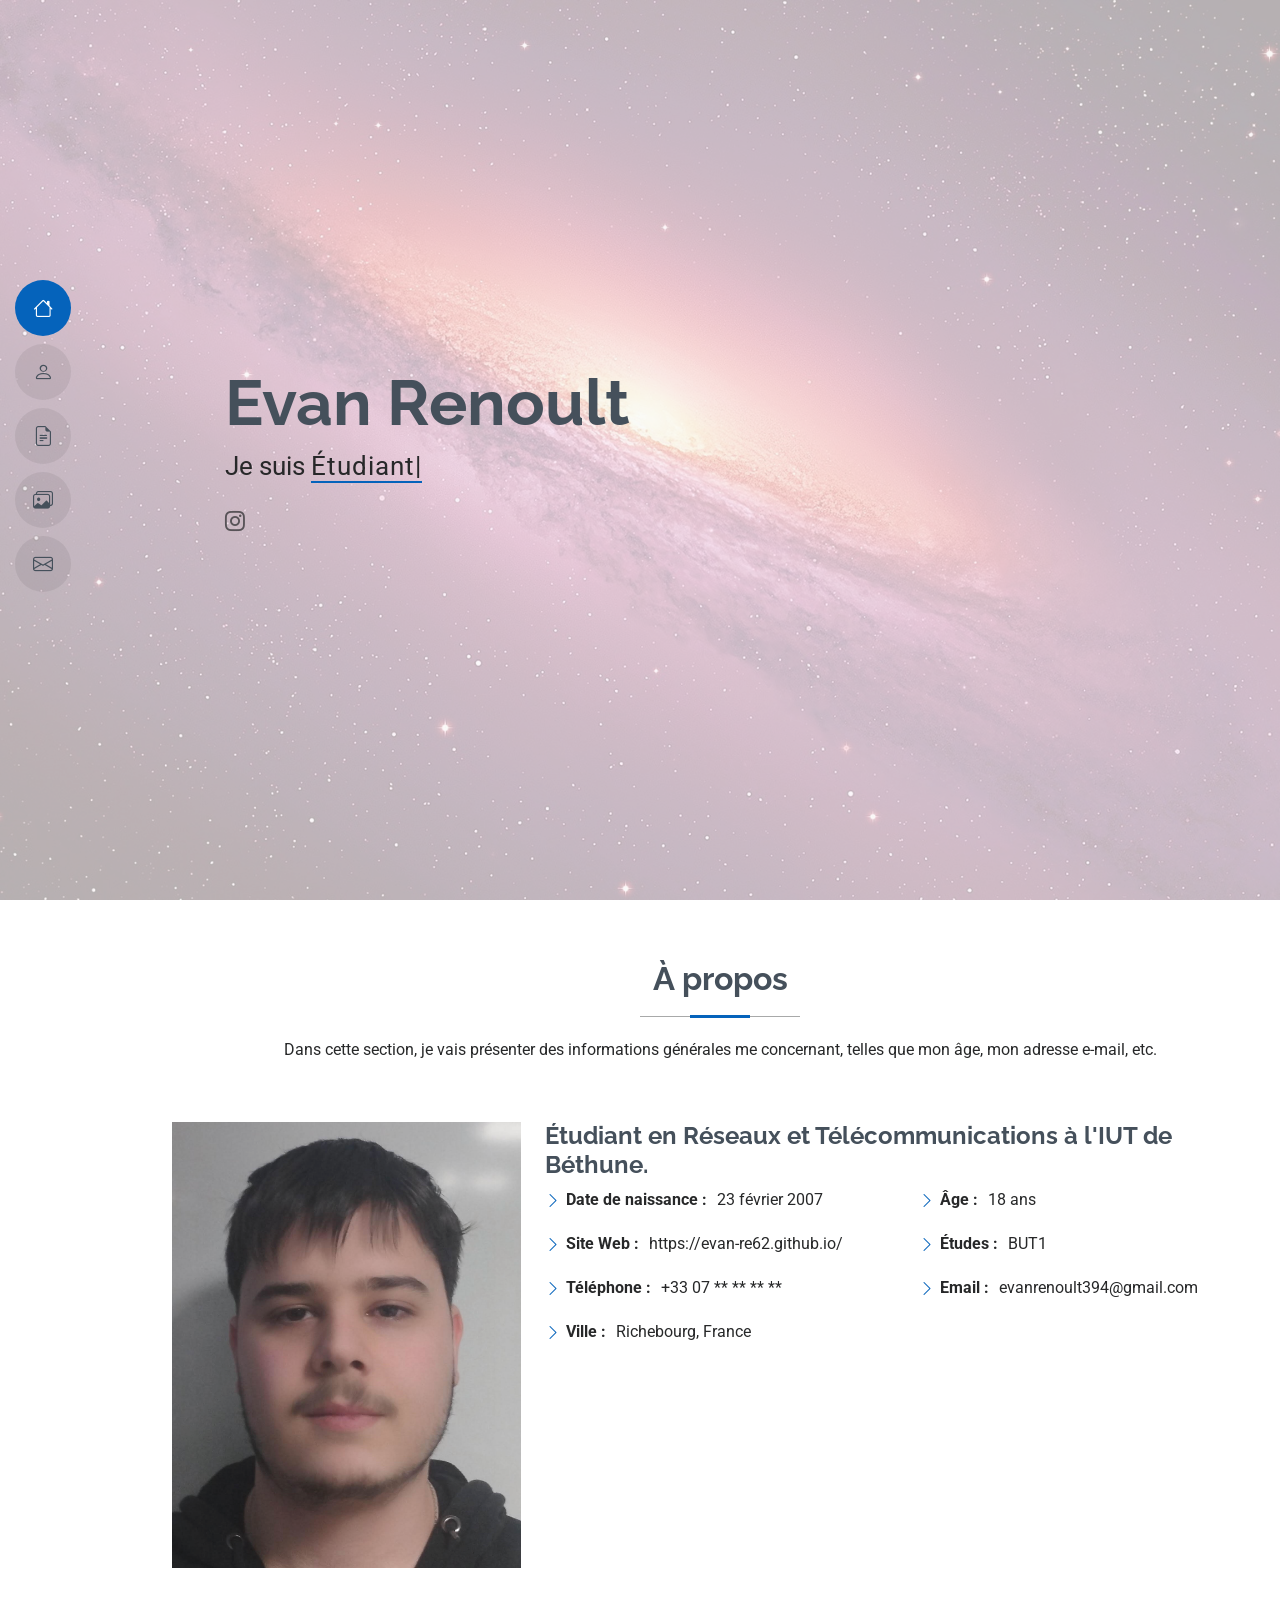
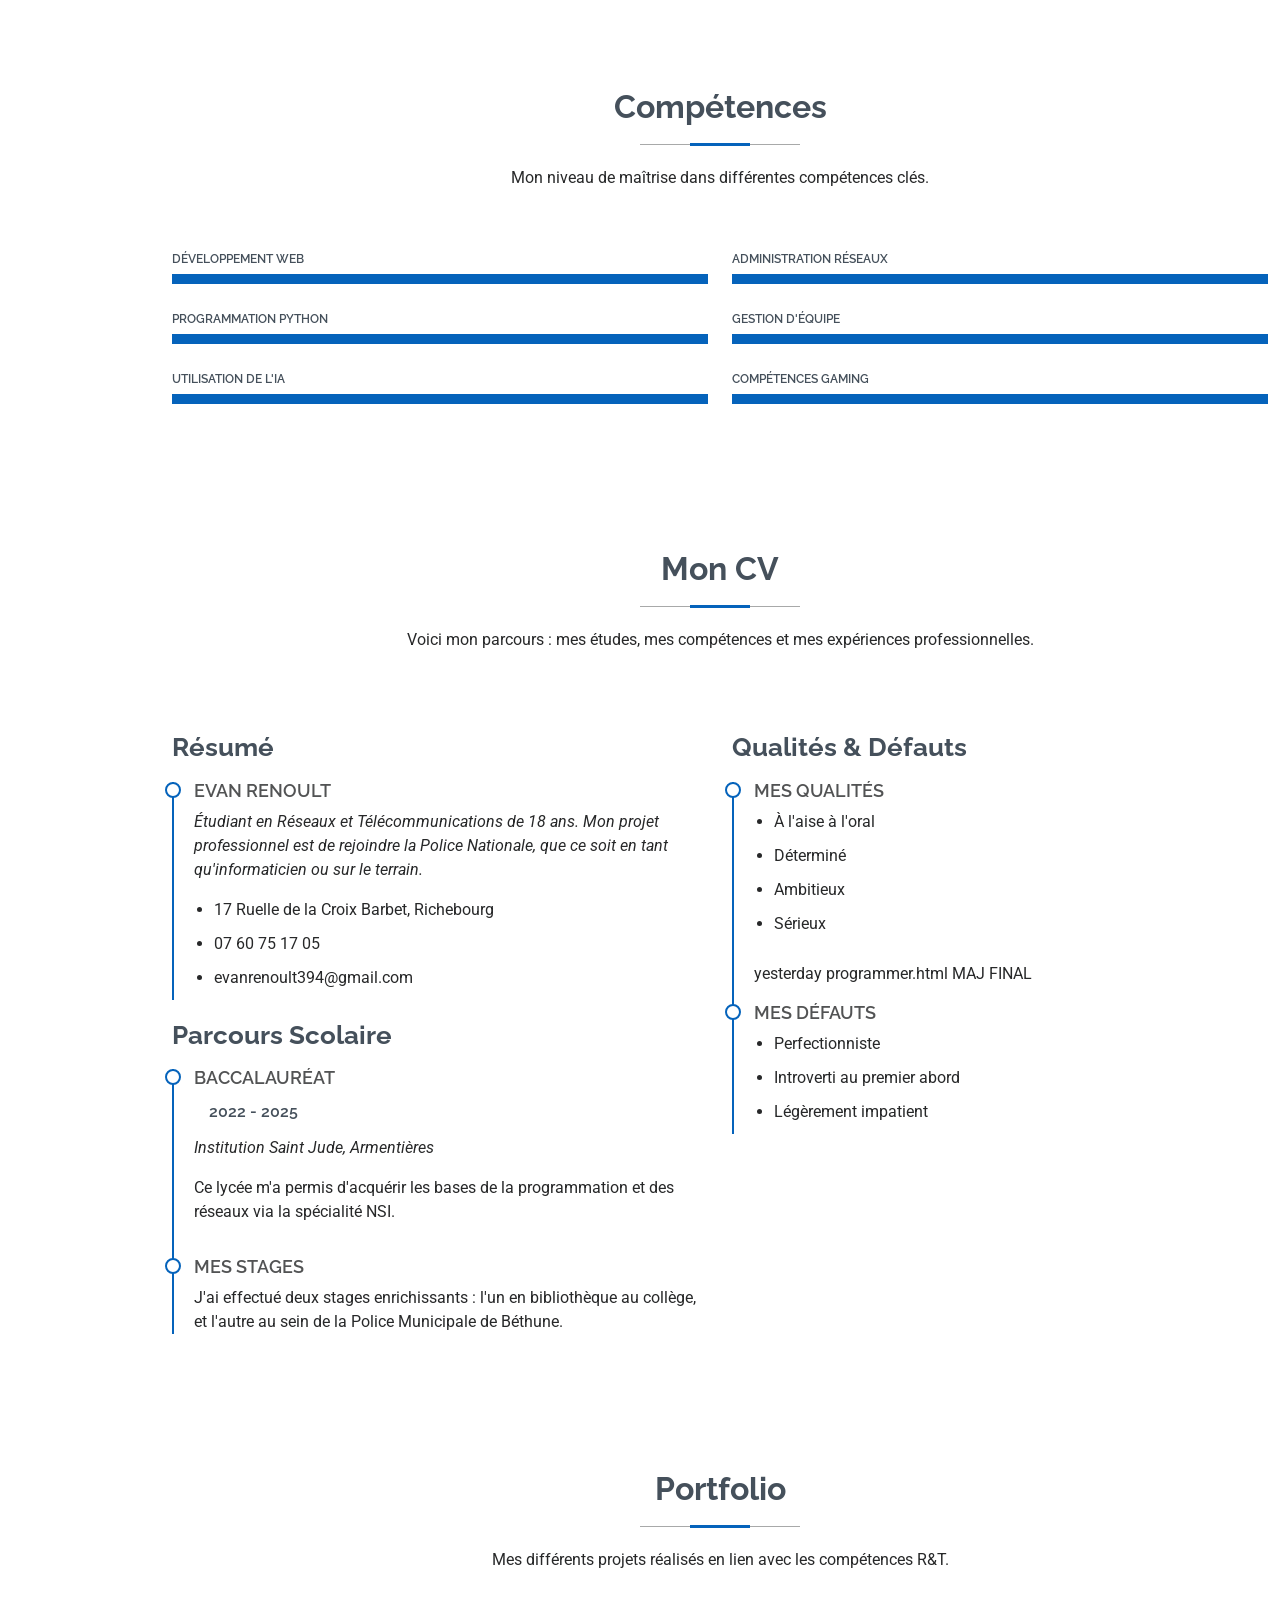
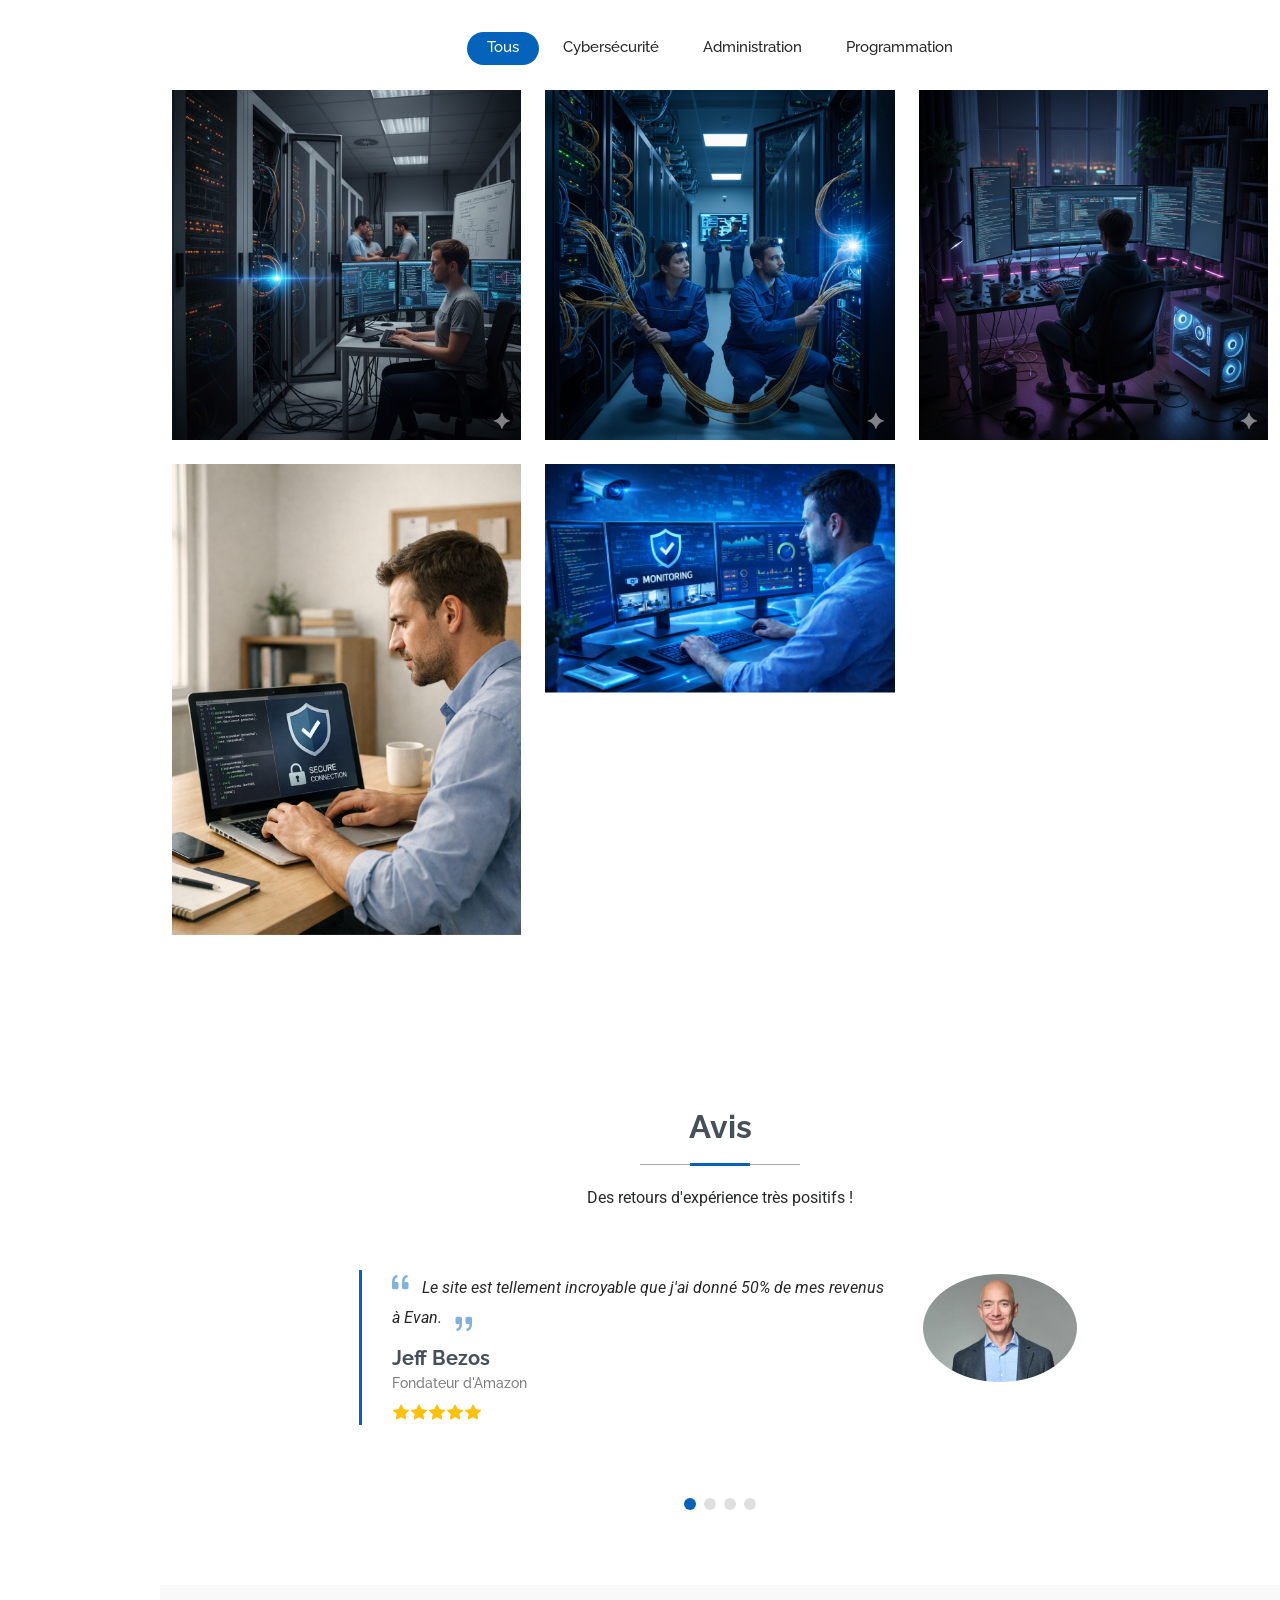
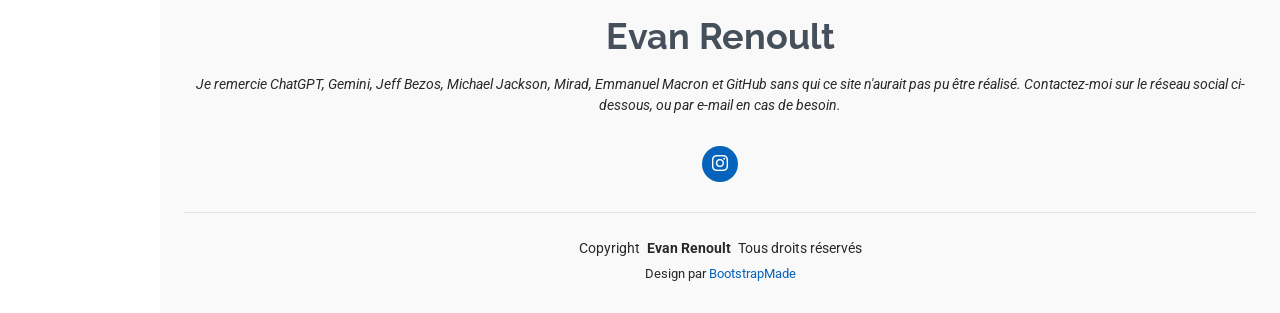
==== commit 1405d87c: "oui" ====
--- a/index.html
+++ b/index.html
@@ -4,11 +4,10 @@
 <head>
   <meta charset="utf-8">
   <meta content="width=device-width, initial-scale=1.0" name="viewport">
-  <title>Mon CV - Evan Renoult</title>
+  <title>Mon Site Web</title>
   <meta content="" name="description">
   <meta content="" name="keywords">
 
-  <link href="assets/img/favicon.png" rel="icon">
   <link href="assets/img/apple-touch-icon.png" rel="apple-touch-icon">
 
   <link href="https://fonts.googleapis.com" rel="preconnect">
@@ -188,6 +187,11 @@
                 <li>Ambitieux</li>
                 <li>Sérieux</li>
               </ul>
+yesterday
+programmer.html
+	
+MAJ FINAL
+	
             </div><div class="resume-item">
               <h4>Mes défauts</h4>
               <ul>
@@ -222,35 +226,40 @@
               <div class="portfolio-info">
                 <h4>Administrer</h4>
                 <a href="assets/img/masonry-portfolio/Administrer.png" title="Administrer" data-gallery="portfolio-gallery-card" class="glightbox preview-link"><i class="bi bi-zoom-in"></i></a>
-                <a href="https://github.com/evan-re62/sae12.github.io" title="Plus de détails" target="_blank" class="details-link"><i class="bi bi-link-45deg"></i></a>
+                <a href="administrer.html" title="Plus de détails" class="details-link"><i class="bi bi-link-45deg"></i></a>
               </div>
             </div><div class="col-lg-4 col-md-6 portfolio-item isotope-item filter-product">
               <img src="assets/img/masonry-portfolio/Connecter.png" class="img-fluid" alt="">
               <div class="portfolio-info">
                 <h4>Connecter</h4>
                 <a href="assets/img/masonry-portfolio/Connecter.png" title="Connecter" data-gallery="portfolio-gallery-card" class="glightbox preview-link"><i class="bi bi-zoom-in"></i></a>
-                <a href="https://github.com/evan-re62/sae12.github.io" title="Plus de détails" class="details-link"><i class="bi bi-link-45deg"></i></a>
+                <a href="connecter.html" title="Plus de détails" class="details-link"><i class="bi bi-link-45deg"></i></a>
               </div>
             </div><div class="col-lg-4 col-md-6 portfolio-item isotope-item filter-branding">
               <img src="assets/img/masonry-portfolio/Programmer.png" class="img-fluid" alt="">
               <div class="portfolio-info">
                 <h4>Programmer</h4>
                 <a href="assets/img/masonry-portfolio/Programmer.png" title="Programmer" data-gallery="portfolio-gallery-branding" class="glightbox preview-link"><i class="bi bi-zoom-in"></i></a>
-                <a href="https://github.com/evan-re62/codes-python.github.io" title="Plus de détails" target="_blank" class="details-link"><i class="bi bi-link-45deg"></i></a>
+                <a href="programmer.html" title="Plus de détails" class="details-link"><i class="bi bi-link-45deg"></i></a>
               </div>
             </div><div class="col-lg-4 col-md-6 portfolio-item isotope-item filter-app">
               <img src="assets/img/masonry-portfolio/Sécuriser.png" class="img-fluid" alt="">
               <div class="portfolio-info">
                 <h4>Sécuriser</h4>
                 <a href="assets/img/masonry-portfolio/Sécuriser.png" title="Sécuriser" data-gallery="portfolio-gallery-app" class="glightbox preview-link"><i class="bi bi-zoom-in"></i></a>
-                <a href="https://secnumacademie.gouv.fr/" title="Plus de détails" target="_blank" class="details-link"><i class="bi bi-link-45deg"></i></a>
+                <a href="wip.html" title="Plus de détails" class="details-link"><i class="bi bi-link-45deg"></i></a>
               </div>
             </div><div class="col-lg-4 col-md-6 portfolio-item isotope-item filter-app">
               <img src="assets/img/masonry-portfolio/Surveiller.png" class="img-fluid" alt="">
               <div class="portfolio-info">
                 <h4>Surveiller</h4>
                 <a href="assets/img/masonry-portfolio/Surveiller.png" title="Surveiller" data-gallery="portfolio-gallery-app" class="glightbox preview-link"><i class="bi bi-zoom-in"></i></a>
-                <a href="https://secnumacademie.gouv.fr/" title="Plus de détails" target="_blank" class="details-link"><i class="bi bi-link-45deg"></i></a>
+                <a href="wip.html" title="Plus de détails" class="details-link"><i class="bi bi-link-45deg"></i></a>
+yesterday
+programmer.html
+	
+MAJ FINAL
+	
               </div>
             </div></div></div>
 
@@ -413,4 +422,4 @@
 
 </body>
 
-</html>+</html>
